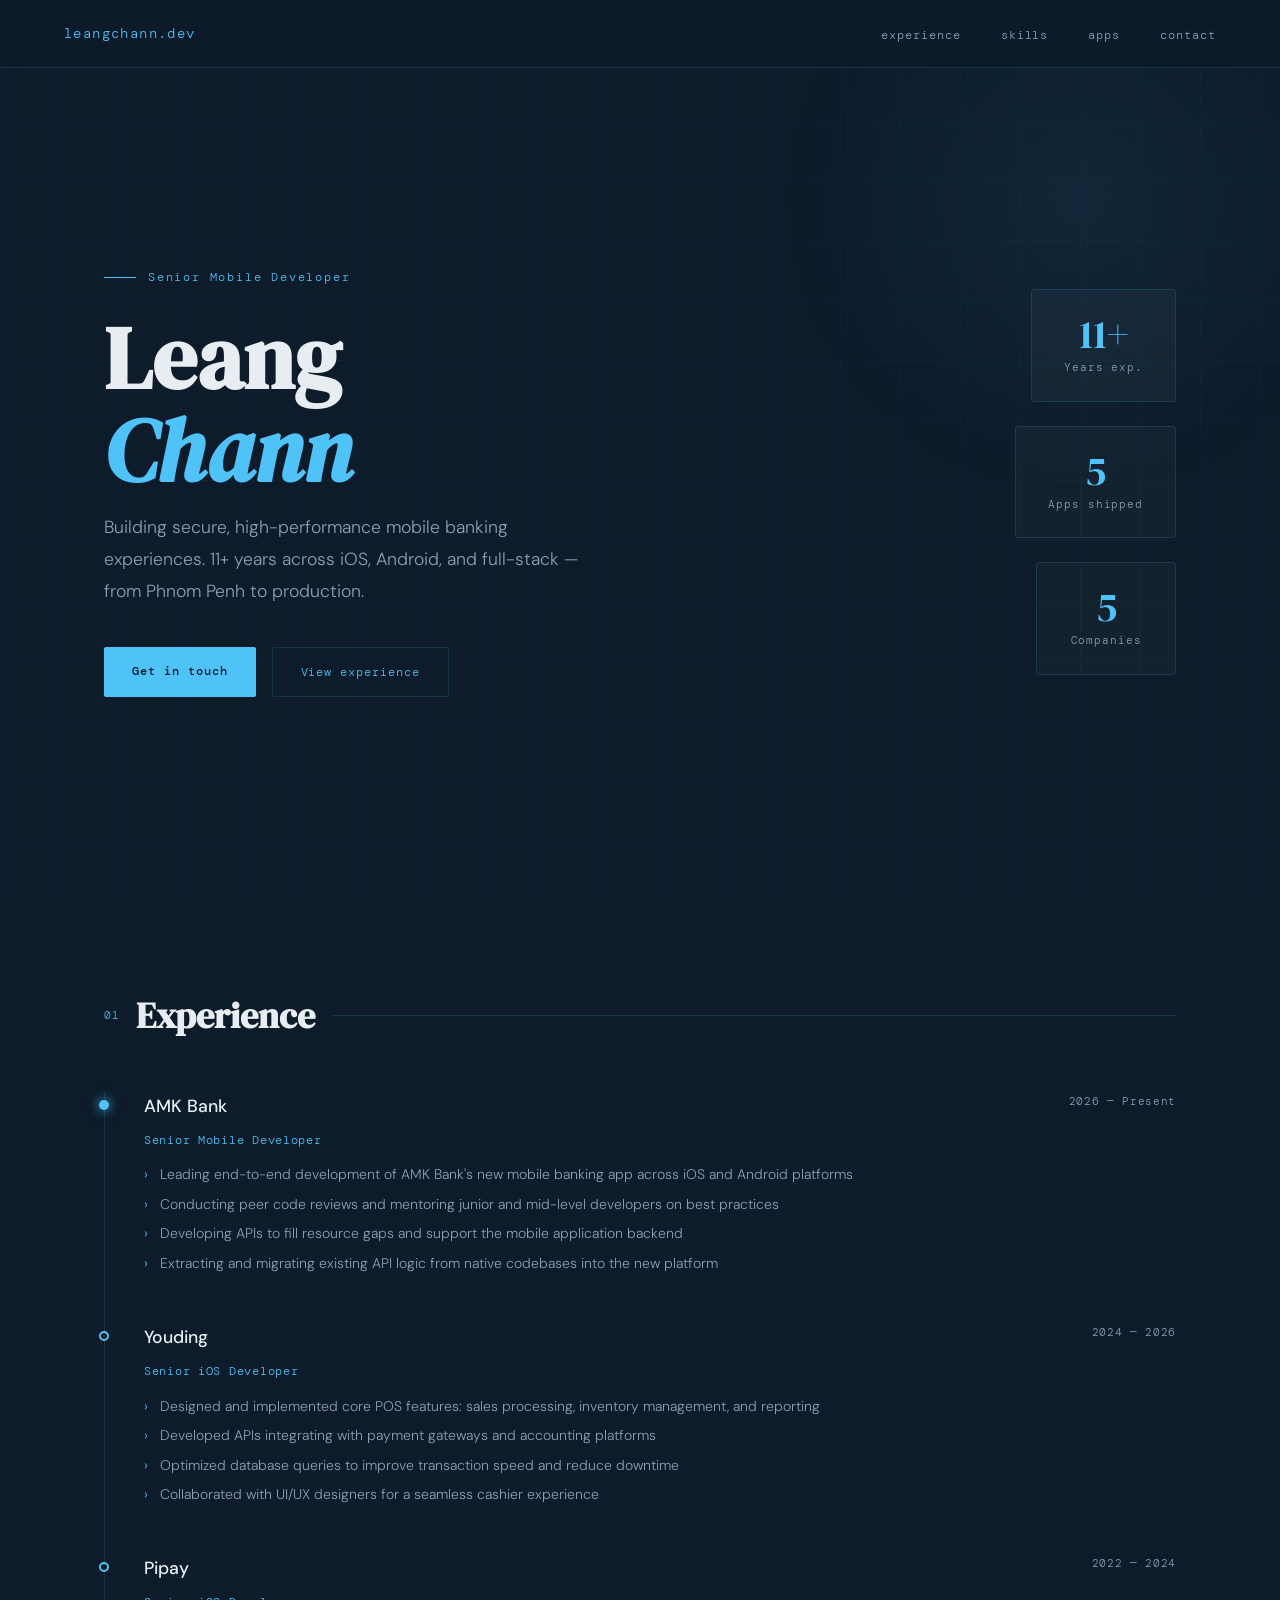
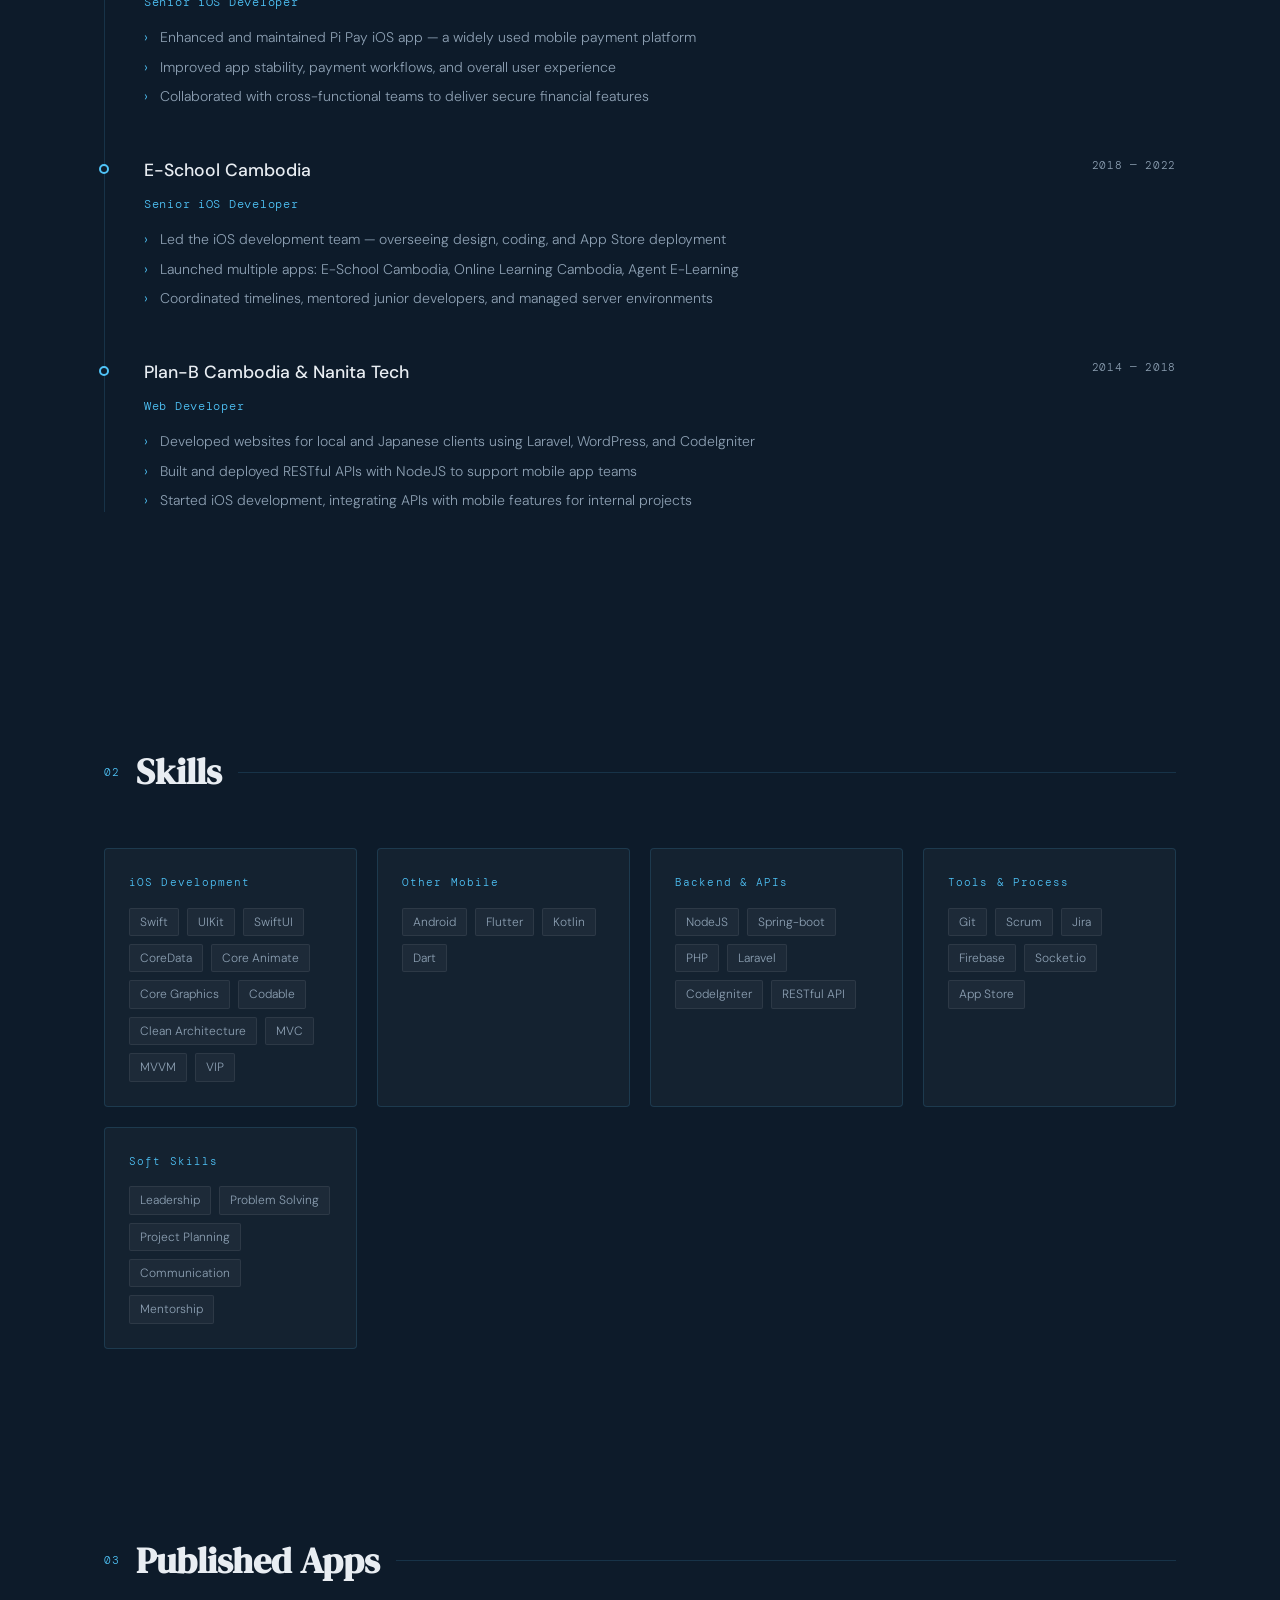
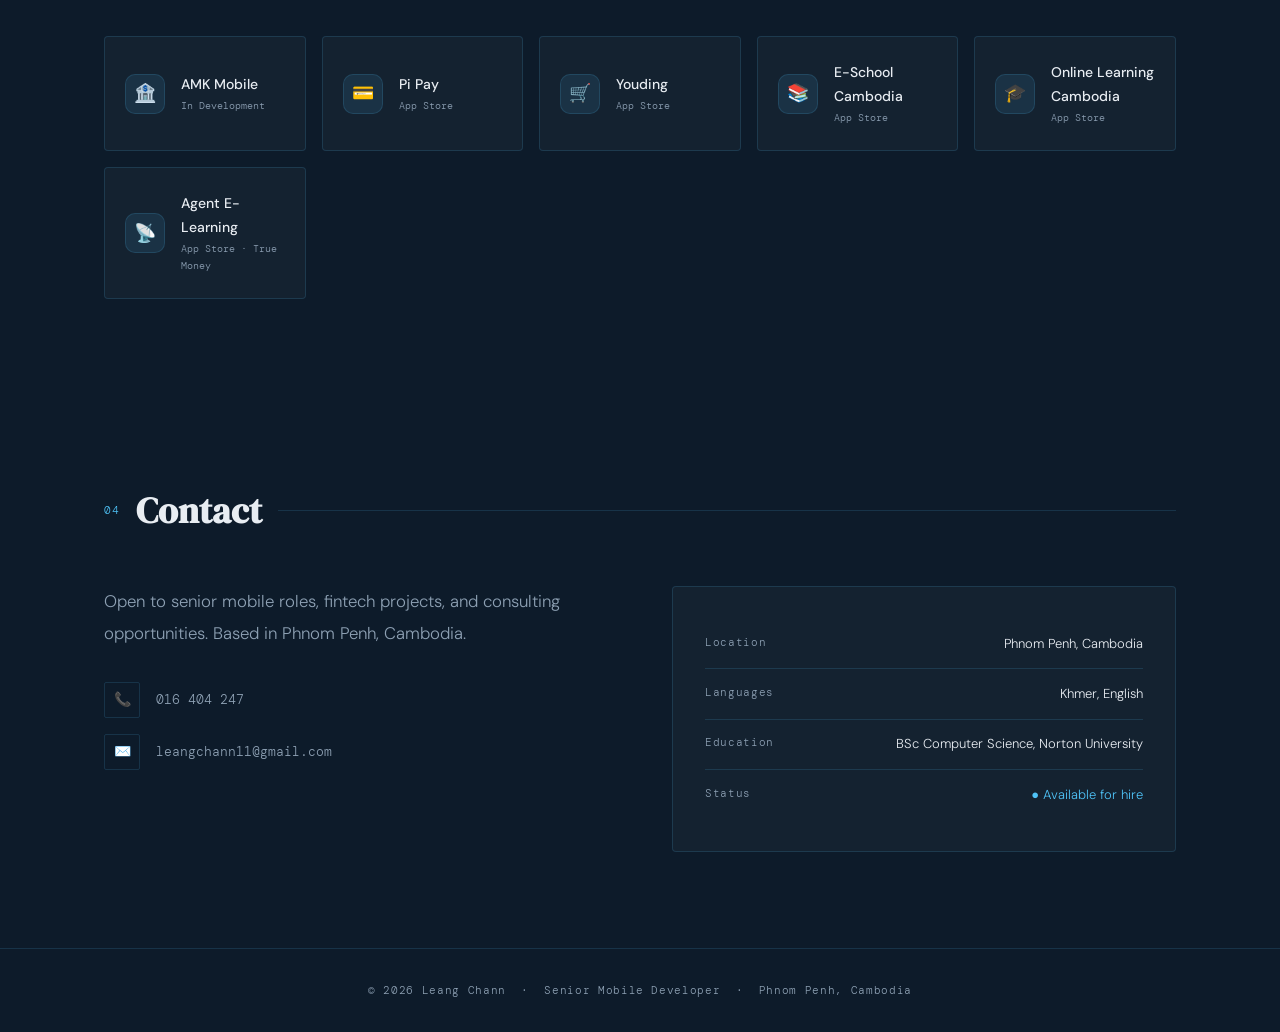
==== index.html @ 46fcde5a "Update Backend skill" ====
<!DOCTYPE html>
<html lang="en">

<head>
  <meta charset="UTF-8">
  <meta name="viewport" content="width=device-width, initial-scale=1.0">
  <title>Leang Chann — Senior Mobile Developer</title>
  <link
    href="https://fonts.googleapis.com/css2?family=DM+Serif+Display:ital@0;1&family=DM+Mono:wght@400;500&family=DM+Sans:wght@300;400;500&display=swap"
    rel="stylesheet">
  <style>
    *,
    *::before,
    *::after {
      box-sizing: border-box;
      margin: 0;
      padding: 0;
    }

    :root {
      --navy: #0d1b2a;
      --navy2: #162032;
      --slate: #1e2d3d;
      --accent: #4fc3f7;
      --accent2: #81d4fa;
      --gold: #f0c060;
      --text: #e8edf2;
      --muted: #8da0b3;
      --border: rgba(79, 195, 247, 0.15);
      --card: rgba(255, 255, 255, 0.03);
    }

    html {
      scroll-behavior: smooth;
    }

    body {
      background: var(--navy);
      color: var(--text);
      font-family: 'DM Sans', sans-serif;
      font-weight: 300;
      line-height: 1.7;
      overflow-x: hidden;
    }

    /* Grid background */
    body::before {
      content: '';
      position: fixed;
      inset: 0;
      background-image:
        linear-gradient(rgba(79, 195, 247, 0.03) 1px, transparent 1px),
        linear-gradient(90deg, rgba(79, 195, 247, 0.03) 1px, transparent 1px);
      background-size: 60px 60px;
      pointer-events: none;
      z-index: 0;
    }

    /* Glow blob */
    body::after {
      content: '';
      position: fixed;
      width: 600px;
      height: 600px;
      background: radial-gradient(circle, rgba(79, 195, 247, 0.07) 0%, transparent 70%);
      top: -100px;
      right: -100px;
      pointer-events: none;
      z-index: 0;
    }

    nav {
      position: fixed;
      top: 0;
      left: 0;
      right: 0;
      z-index: 100;
      display: flex;
      justify-content: space-between;
      align-items: center;
      padding: 1.25rem 4rem;
      background: rgba(13, 27, 42, 0.85);
      backdrop-filter: blur(12px);
      border-bottom: 1px solid var(--border);
    }

    .nav-logo {
      font-family: 'DM Mono', monospace;
      font-size: 14px;
      color: var(--accent);
      letter-spacing: 0.1em;
    }

    .nav-links {
      display: flex;
      gap: 2.5rem;
      list-style: none;
    }

    .nav-links a {
      font-family: 'DM Mono', monospace;
      font-size: 12px;
      color: var(--muted);
      text-decoration: none;
      letter-spacing: 0.08em;
      transition: color 0.2s;
    }

    .nav-links a:hover {
      color: var(--accent);
    }

    main {
      position: relative;
      z-index: 1;
    }

    /* HERO */
    .hero {
      min-height: 100vh;
      display: flex;
      align-items: center;
      padding: 8rem 4rem 4rem;
      max-width: 1200px;
      margin: 0 auto;
      gap: 4rem;
    }

    .hero-text {
      flex: 1;
    }

    .hero-tag {
      font-family: 'DM Mono', monospace;
      font-size: 12px;
      color: var(--accent);
      letter-spacing: 0.15em;
      margin-bottom: 1.5rem;
      display: flex;
      align-items: center;
      gap: 0.75rem;
    }

    .hero-tag::before {
      content: '';
      width: 32px;
      height: 1px;
      background: var(--accent);
    }

    h1 {
      font-family: 'DM Serif Display', serif;
      font-size: clamp(3rem, 7vw, 5.5rem);
      line-height: 1.05;
      color: var(--text);
      margin-bottom: 1rem;
    }

    h1 em {
      font-style: italic;
      color: var(--accent);
    }

    .hero-sub {
      font-size: 1.1rem;
      color: var(--muted);
      max-width: 480px;
      margin-bottom: 2.5rem;
      line-height: 1.8;
    }

    .hero-cta {
      display: flex;
      gap: 1rem;
      flex-wrap: wrap;
    }

    .btn {
      font-family: 'DM Mono', monospace;
      font-size: 12px;
      letter-spacing: 0.08em;
      padding: 0.85rem 1.75rem;
      border-radius: 2px;
      text-decoration: none;
      transition: all 0.2s;
      cursor: pointer;
      border: none;
    }

    .btn-primary {
      background: var(--accent);
      color: var(--navy);
      font-weight: 500;
    }

    .btn-primary:hover {
      background: var(--accent2);
    }

    .btn-outline {
      background: transparent;
      color: var(--accent);
      border: 1px solid var(--border);
    }

    .btn-outline:hover {
      border-color: var(--accent);
      background: rgba(79, 195, 247, 0.05);
    }

    .hero-stats {
      flex-shrink: 0;
      display: flex;
      flex-direction: column;
      gap: 1.5rem;
      align-items: flex-end;
    }

    .stat-card {
      background: var(--card);
      border: 1px solid var(--border);
      border-radius: 4px;
      padding: 1.5rem 2rem;
      text-align: center;
      min-width: 140px;
      transition: border-color 0.2s;
    }

    .stat-card:hover {
      border-color: rgba(79, 195, 247, 0.4);
    }

    .stat-num {
      font-family: 'DM Serif Display', serif;
      font-size: 2.5rem;
      color: var(--accent);
      line-height: 1;
      margin-bottom: 4px;
    }

    .stat-label {
      font-family: 'DM Mono', monospace;
      font-size: 11px;
      color: var(--muted);
      letter-spacing: 0.08em;
    }

    /* SECTIONS */
    section {
      padding: 6rem 4rem;
      max-width: 1200px;
      margin: 0 auto;
    }

    .section-header {
      display: flex;
      align-items: center;
      gap: 1rem;
      margin-bottom: 3.5rem;
    }

    .section-num {
      font-family: 'DM Mono', monospace;
      font-size: 11px;
      color: var(--accent);
      letter-spacing: 0.1em;
    }

    h2 {
      font-family: 'DM Serif Display', serif;
      font-size: 2.25rem;
      color: var(--text);
      line-height: 1.1;
    }

    .section-line {
      flex: 1;
      height: 1px;
      background: var(--border);
    }

    /* EXPERIENCE */
    .timeline {
      position: relative;
    }

    .timeline::before {
      content: '';
      position: absolute;
      left: 0;
      top: 0;
      bottom: 0;
      width: 1px;
      background: var(--border);
    }

    .timeline-item {
      padding-left: 2.5rem;
      margin-bottom: 3rem;
      position: relative;
      opacity: 0;
      transform: translateY(20px);
      animation: fadeUp 0.6s ease forwards;
    }

    .timeline-item:nth-child(1) {
      animation-delay: 0.1s;
    }

    .timeline-item:nth-child(2) {
      animation-delay: 0.2s;
    }

    .timeline-item:nth-child(3) {
      animation-delay: 0.3s;
    }

    .timeline-item:nth-child(4) {
      animation-delay: 0.4s;
    }

    .timeline-item:nth-child(5) {
      animation-delay: 0.5s;
    }

    @keyframes fadeUp {
      to {
        opacity: 1;
        transform: translateY(0);
      }
    }

    .timeline-dot {
      position: absolute;
      left: -5px;
      top: 8px;
      width: 10px;
      height: 10px;
      border-radius: 50%;
      background: var(--navy);
      border: 2px solid var(--accent);
    }

    .timeline-item.current .timeline-dot {
      background: var(--accent);
      box-shadow: 0 0 12px var(--accent);
    }

    .exp-header {
      display: flex;
      justify-content: space-between;
      align-items: flex-start;
      flex-wrap: wrap;
      gap: 0.5rem;
      margin-bottom: 0.5rem;
    }

    .exp-company {
      font-size: 1.1rem;
      font-weight: 500;
      color: var(--text);
    }

    .exp-period {
      font-family: 'DM Mono', monospace;
      font-size: 11px;
      color: var(--muted);
      letter-spacing: 0.06em;
    }

    .exp-role {
      font-family: 'DM Mono', monospace;
      font-size: 12px;
      color: var(--accent);
      margin-bottom: 0.85rem;
      letter-spacing: 0.06em;
    }

    .exp-bullets {
      list-style: none;
      display: flex;
      flex-direction: column;
      gap: 0.4rem;
    }

    .exp-bullets li {
      font-size: 14px;
      color: var(--muted);
      padding-left: 1rem;
      position: relative;
      line-height: 1.65;
    }

    .exp-bullets li::before {
      content: '›';
      position: absolute;
      left: 0;
      color: var(--accent);
    }

    /* SKILLS */
    .skills-grid {
      display: grid;
      grid-template-columns: repeat(auto-fit, minmax(220px, 1fr));
      gap: 1.25rem;
    }

    .skill-group {
      background: var(--card);
      border: 1px solid var(--border);
      border-radius: 4px;
      padding: 1.5rem;
      transition: border-color 0.2s, transform 0.2s;
    }

    .skill-group:hover {
      border-color: rgba(79, 195, 247, 0.35);
      transform: translateY(-2px);
    }

    .skill-group-title {
      font-family: 'DM Mono', monospace;
      font-size: 11px;
      color: var(--accent);
      letter-spacing: 0.1em;
      margin-bottom: 1rem;
    }

    .skill-tags {
      display: flex;
      flex-wrap: wrap;
      gap: 0.5rem;
    }

    .skill-tag {
      font-size: 12px;
      color: var(--muted);
      background: rgba(255, 255, 255, 0.04);
      border: 1px solid rgba(255, 255, 255, 0.07);
      padding: 3px 10px;
      border-radius: 2px;
    }

    /* APPS */
    .apps-grid {
      display: grid;
      grid-template-columns: repeat(auto-fit, minmax(180px, 1fr));
      gap: 1rem;
    }

    .app-card {
      background: var(--card);
      border: 1px solid var(--border);
      border-radius: 4px;
      padding: 1.5rem 1.25rem;
      display: flex;
      align-items: center;
      gap: 1rem;
      transition: border-color 0.2s, transform 0.2s;
    }

    .app-card:hover {
      border-color: rgba(79, 195, 247, 0.35);
      transform: translateY(-2px);
    }

    .app-icon {
      width: 40px;
      height: 40px;
      border-radius: 10px;
      background: rgba(79, 195, 247, 0.1);
      border: 1px solid var(--border);
      display: flex;
      align-items: center;
      justify-content: center;
      font-size: 18px;
      flex-shrink: 0;
    }

    .app-name {
      font-size: 14px;
      font-weight: 500;
      color: var(--text);
    }

    .app-store {
      font-family: 'DM Mono', monospace;
      font-size: 10px;
      color: var(--muted);
    }

    /* CONTACT */
    .contact-grid {
      display: grid;
      grid-template-columns: 1fr 1fr;
      gap: 4rem;
      align-items: start;
    }

    .contact-intro {
      font-size: 1.05rem;
      color: var(--muted);
      line-height: 1.9;
      margin-bottom: 2rem;
    }

    .contact-links {
      display: flex;
      flex-direction: column;
      gap: 1rem;
    }

    .contact-link {
      display: flex;
      align-items: center;
      gap: 1rem;
      font-family: 'DM Mono', monospace;
      font-size: 13px;
      color: var(--muted);
      text-decoration: none;
      transition: color 0.2s;
    }

    .contact-link:hover {
      color: var(--accent);
    }

    .contact-link-icon {
      width: 36px;
      height: 36px;
      border: 1px solid var(--border);
      border-radius: 2px;
      display: flex;
      align-items: center;
      justify-content: center;
      font-size: 14px;
      transition: border-color 0.2s;
    }

    .contact-link:hover .contact-link-icon {
      border-color: var(--accent);
    }

    .contact-right {
      background: var(--card);
      border: 1px solid var(--border);
      border-radius: 4px;
      padding: 2rem;
    }

    .contact-detail {
      display: flex;
      justify-content: space-between;
      padding: 0.85rem 0;
      border-bottom: 1px solid var(--border);
      font-size: 13px;
    }

    .contact-detail:last-child {
      border-bottom: none;
    }

    .contact-detail-label {
      font-family: 'DM Mono', monospace;
      font-size: 11px;
      color: var(--muted);
      letter-spacing: 0.06em;
    }

    .contact-detail-val {
      color: var(--text);
    }

    footer {
      text-align: center;
      padding: 2rem 4rem;
      border-top: 1px solid var(--border);
      font-family: 'DM Mono', monospace;
      font-size: 11px;
      color: var(--muted);
      letter-spacing: 0.06em;
      position: relative;
      z-index: 1;
    }

    @media (max-width: 768px) {
      nav {
        padding: 1rem 1.5rem;
      }

      .nav-links {
        gap: 1.5rem;
      }

      .hero {
        flex-direction: column;
        padding: 7rem 1.5rem 3rem;
        gap: 2.5rem;
      }

      .hero-stats {
        flex-direction: row;
        align-items: flex-start;
        justify-content: flex-start;
      }

      section {
        padding: 4rem 1.5rem;
      }

      .contact-grid {
        grid-template-columns: 1fr;
        gap: 2rem;
      }

      footer {
        padding: 2rem 1.5rem;
      }
    }
  </style>
</head>

<body>

  <nav>
    <div class="nav-logo">leangchann.dev</div>
    <ul class="nav-links">
      <li><a href="#experience">experience</a></li>
      <li><a href="#skills">skills</a></li>
      <li><a href="#apps">apps</a></li>
      <li><a href="#contact">contact</a></li>
    </ul>
  </nav>

  <main>
    <!-- HERO -->
    <div class="hero">
      <div class="hero-text">
        <div class="hero-tag">Senior Mobile Developer</div>
        <h1>Leang<br><em>Chann</em></h1>
        <p class="hero-sub">
          Building secure, high-performance mobile banking experiences. 11+ years across iOS, Android, and full-stack —
          from Phnom Penh to production.
        </p>
        <div class="hero-cta">
          <a href="#contact" class="btn btn-primary">Get in touch</a>
          <a href="#experience" class="btn btn-outline">View experience</a>
        </div>
      </div>
      <div class="hero-stats">
        <div class="stat-card">
          <div class="stat-num">11+</div>
          <div class="stat-label">Years exp.</div>
        </div>
        <div class="stat-card">
          <div class="stat-num">5</div>
          <div class="stat-label">Apps shipped</div>
        </div>
        <div class="stat-card">
          <div class="stat-num">5</div>
          <div class="stat-label">Companies</div>
        </div>
      </div>
    </div>

    <!-- EXPERIENCE -->
    <section id="experience">
      <div class="section-header">
        <span class="section-num">01</span>
        <h2>Experience</h2>
        <div class="section-line"></div>
      </div>

      <div class="timeline">
        <div class="timeline-item current">
          <div class="timeline-dot"></div>
          <div class="exp-header">
            <span class="exp-company">AMK Bank</span>
            <span class="exp-period">2026 — Present</span>
          </div>
          <div class="exp-role">Senior Mobile Developer</div>
          <ul class="exp-bullets">
            <li>Leading end-to-end development of AMK Bank's new mobile banking app across iOS and Android platforms
            </li>
            <li>Conducting peer code reviews and mentoring junior and mid-level developers on best practices</li>
            <li>Developing APIs to fill resource gaps and support the mobile application backend</li>
            <li>Extracting and migrating existing API logic from native codebases into the new platform</li>
          </ul>
        </div>

        <div class="timeline-item">
          <div class="timeline-dot"></div>
          <div class="exp-header">
            <span class="exp-company">Youding</span>
            <span class="exp-period">2024 — 2026</span>
          </div>
          <div class="exp-role">Senior iOS Developer</div>
          <ul class="exp-bullets">
            <li>Designed and implemented core POS features: sales processing, inventory management, and reporting</li>
            <li>Developed APIs integrating with payment gateways and accounting platforms</li>
            <li>Optimized database queries to improve transaction speed and reduce downtime</li>
            <li>Collaborated with UI/UX designers for a seamless cashier experience</li>
          </ul>
        </div>

        <div class="timeline-item">
          <div class="timeline-dot"></div>
          <div class="exp-header">
            <span class="exp-company">Pipay</span>
            <span class="exp-period">2022 — 2024</span>
          </div>
          <div class="exp-role">Senior iOS Developer</div>
          <ul class="exp-bullets">
            <li>Enhanced and maintained Pi Pay iOS app — a widely used mobile payment platform</li>
            <li>Improved app stability, payment workflows, and overall user experience</li>
            <li>Collaborated with cross-functional teams to deliver secure financial features</li>
          </ul>
        </div>

        <div class="timeline-item">
          <div class="timeline-dot"></div>
          <div class="exp-header">
            <span class="exp-company">E-School Cambodia</span>
            <span class="exp-period">2018 — 2022</span>
          </div>
          <div class="exp-role">Senior iOS Developer</div>
          <ul class="exp-bullets">
            <li>Led the iOS development team — overseeing design, coding, and App Store deployment</li>
            <li>Launched multiple apps: E-School Cambodia, Online Learning Cambodia, Agent E-Learning</li>
            <li>Coordinated timelines, mentored junior developers, and managed server environments</li>
          </ul>
        </div>

        <div class="timeline-item">
          <div class="timeline-dot"></div>
          <div class="exp-header">
            <span class="exp-company">Plan-B Cambodia & Nanita Tech</span>
            <span class="exp-period">2014 — 2018</span>
          </div>
          <div class="exp-role">Web Developer</div>
          <ul class="exp-bullets">
            <li>Developed websites for local and Japanese clients using Laravel, WordPress, and CodeIgniter</li>
            <li>Built and deployed RESTful APIs with NodeJS to support mobile app teams</li>
            <li>Started iOS development, integrating APIs with mobile features for internal projects</li>
          </ul>
        </div>
      </div>
    </section>

    <!-- SKILLS -->
    <section id="skills">
      <div class="section-header">
        <span class="section-num">02</span>
        <h2>Skills</h2>
        <div class="section-line"></div>
      </div>
      <div class="skills-grid">
        <div class="skill-group">
          <div class="skill-group-title">iOS Development</div>
          <div class="skill-tags">
            <span class="skill-tag">Swift</span>
            <span class="skill-tag">UIKit</span>
            <span class="skill-tag">SwiftUI</span>
            <span class="skill-tag">CoreData</span>
            <span class="skill-tag">Core Animate</span>
            <span class="skill-tag">Core Graphics</span>
            <span class="skill-tag">Codable</span>
            <span class="skill-tag">Clean Architecture</span>
            <span class="skill-tag">MVC</span>
            <span class="skill-tag">MVVM</span>
            <span class="skill-tag">VIP</span>
          </div>
        </div>
        <div class="skill-group">
          <div class="skill-group-title">Other Mobile</div>
          <div class="skill-tags">
            <span class="skill-tag">Android</span>
            <span class="skill-tag">Flutter</span>
            <span class="skill-tag">Kotlin</span>
            <span class="skill-tag">Dart</span>
          </div>
        </div>
        <div class="skill-group">
          <div class="skill-group-title">Backend & APIs</div>
          <div class="skill-tags">
            <span class="skill-tag">NodeJS</span>
            <span class="skill-tag">Spring-boot</span>
            <span class="skill-tag">PHP</span>
            <span class="skill-tag">Laravel</span>
            <span class="skill-tag">CodeIgniter</span>
            <span class="skill-tag">RESTful API</span>
          </div>
        </div>
        <div class="skill-group">
          <div class="skill-group-title">Tools & Process</div>
          <div class="skill-tags">
            <span class="skill-tag">Git</span>
            <span class="skill-tag">Scrum</span>
            <span class="skill-tag">Jira</span>
            <span class="skill-tag">Firebase</span>
            <span class="skill-tag">Socket.io</span>
            <span class="skill-tag">App Store</span>
          </div>
        </div>
        <div class="skill-group">
          <div class="skill-group-title">Soft Skills</div>
          <div class="skill-tags">
            <span class="skill-tag">Leadership</span>
            <span class="skill-tag">Problem Solving</span>
            <span class="skill-tag">Project Planning</span>
            <span class="skill-tag">Communication</span>
            <span class="skill-tag">Mentorship</span>
          </div>
        </div>
      </div>
    </section>

    <!-- PUBLISHED APPS -->
    <section id="apps">
      <div class="section-header">
        <span class="section-num">03</span>
        <h2>Published Apps</h2>
        <div class="section-line"></div>
      </div>
      <div class="apps-grid">
        <div class="app-card">
          <div class="app-icon">🏦</div>
          <div>
            <div class="app-name">AMK Mobile</div>
            <div class="app-store">In Development</div>
          </div>
        </div>
        <div class="app-card">
          <div class="app-icon">💳</div>
          <div>
            <div class="app-name">Pi Pay</div>
            <div class="app-store">App Store</div>
          </div>
        </div>
        <div class="app-card">
          <div class="app-icon">🛒</div>
          <div>
            <div class="app-name">Youding</div>
            <div class="app-store">App Store</div>
          </div>
        </div>
        <div class="app-card">
          <div class="app-icon">📚</div>
          <div>
            <div class="app-name">E-School Cambodia</div>
            <div class="app-store">App Store</div>
          </div>
        </div>
        <div class="app-card">
          <div class="app-icon">🎓</div>
          <div>
            <div class="app-name">Online Learning Cambodia</div>
            <div class="app-store">App Store</div>
          </div>
        </div>
        <div class="app-card">
          <div class="app-icon">📡</div>
          <div>
            <div class="app-name">Agent E-Learning</div>
            <div class="app-store">App Store · True Money</div>
          </div>
        </div>
      </div>
    </section>

    <!-- CONTACT -->
    <section id="contact">
      <div class="section-header">
        <span class="section-num">04</span>
        <h2>Contact</h2>
        <div class="section-line"></div>
      </div>
      <div class="contact-grid">
        <div>
          <p class="contact-intro">
            Open to senior mobile roles, fintech projects, and consulting opportunities. Based in Phnom Penh, Cambodia.
          </p>
          <div class="contact-links">
            <a href="tel:016404247" class="contact-link">
              <div class="contact-link-icon">📞</div>
              016 404 247
            </a>
            <a href="mailto:leangchann11@gmail.com" class="contact-link">
              <div class="contact-link-icon">✉️</div>
              leangchann11@gmail.com
            </a>
          </div>
        </div>
        <div class="contact-right">
          <div class="contact-detail">
            <span class="contact-detail-label">Location</span>
            <span class="contact-detail-val">Phnom Penh, Cambodia</span>
          </div>
          <div class="contact-detail">
            <span class="contact-detail-label">Languages</span>
            <span class="contact-detail-val">Khmer, English</span>
          </div>
          <div class="contact-detail">
            <span class="contact-detail-label">Education</span>
            <span class="contact-detail-val">BSc Computer Science, Norton University</span>
          </div>
          <div class="contact-detail">
            <span class="contact-detail-label">Status</span>
            <span class="contact-detail-val" style="color: var(--accent);">● Available for hire</span>
          </div>
        </div>
      </div>
    </section>
  </main>

  <footer>
    © 2026 Leang Chann &nbsp;·&nbsp; Senior Mobile Developer &nbsp;·&nbsp; Phnom Penh, Cambodia
  </footer>

</body>

</html>
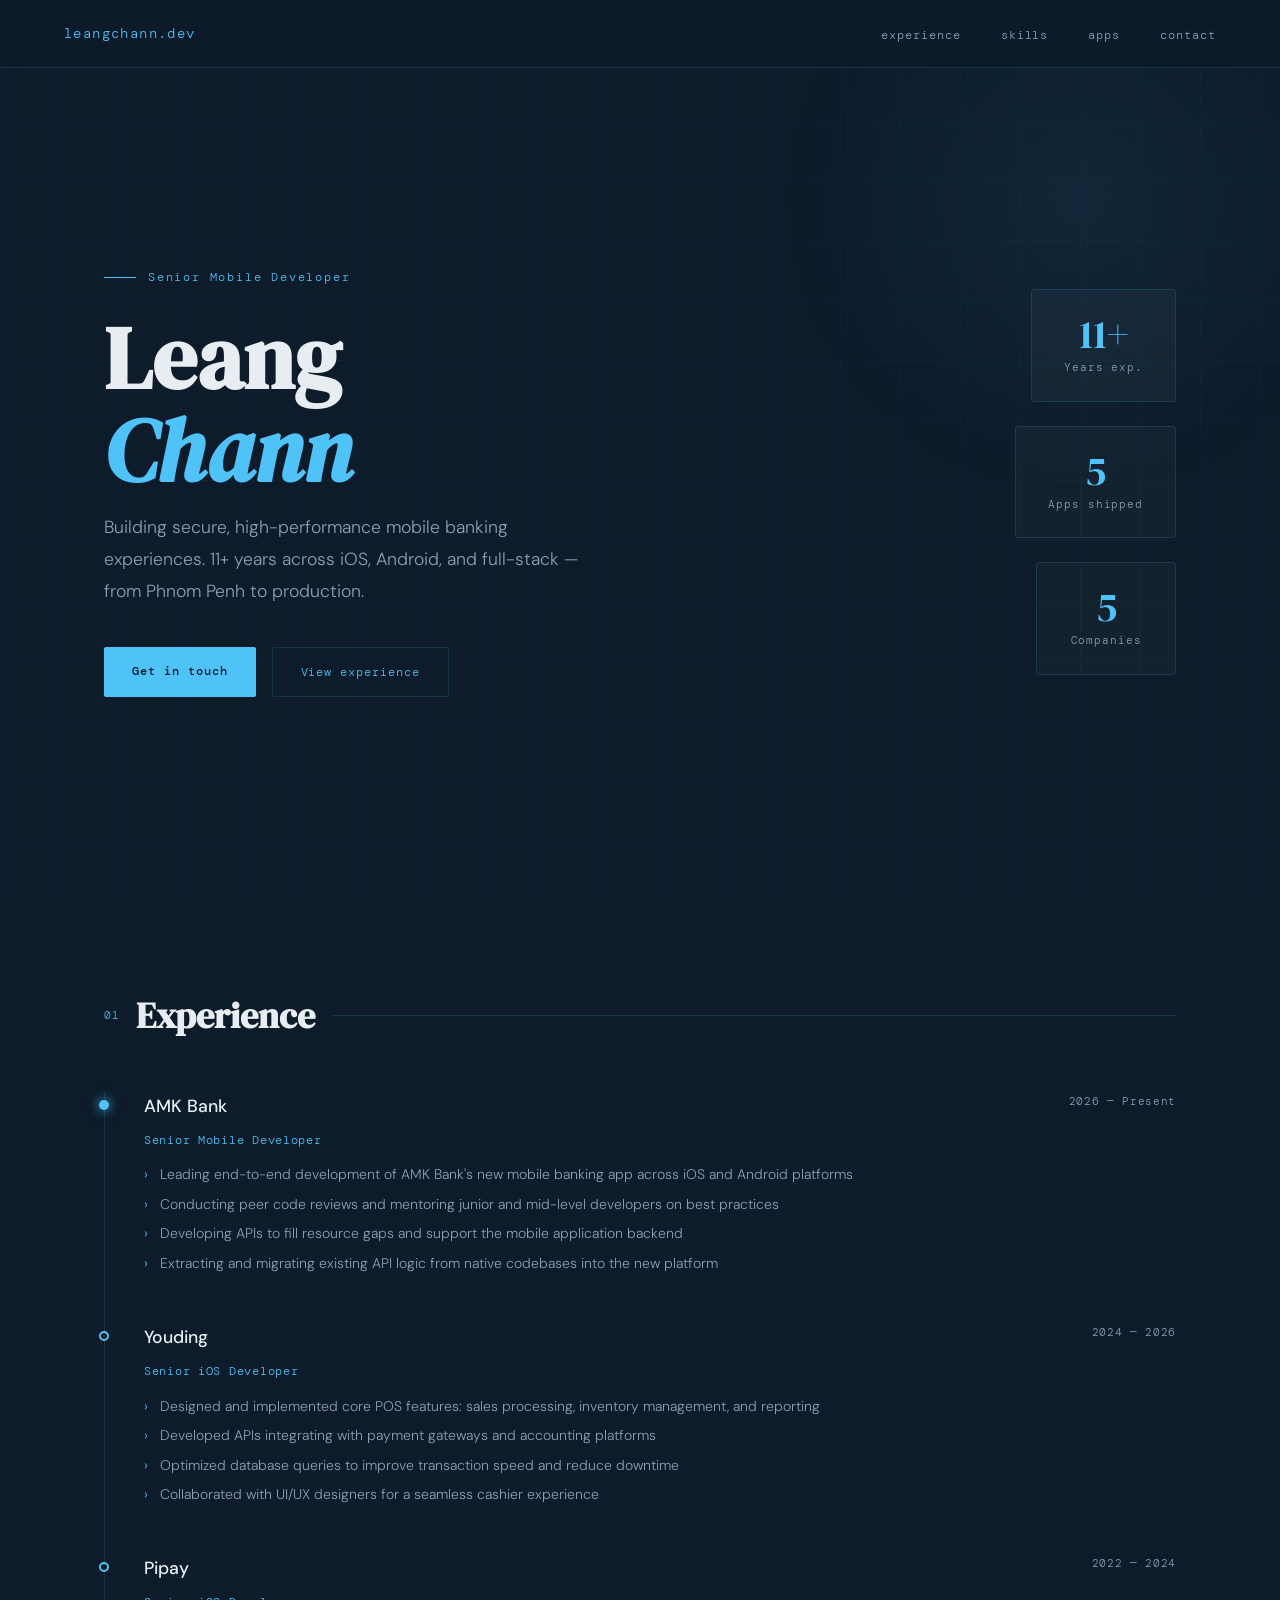
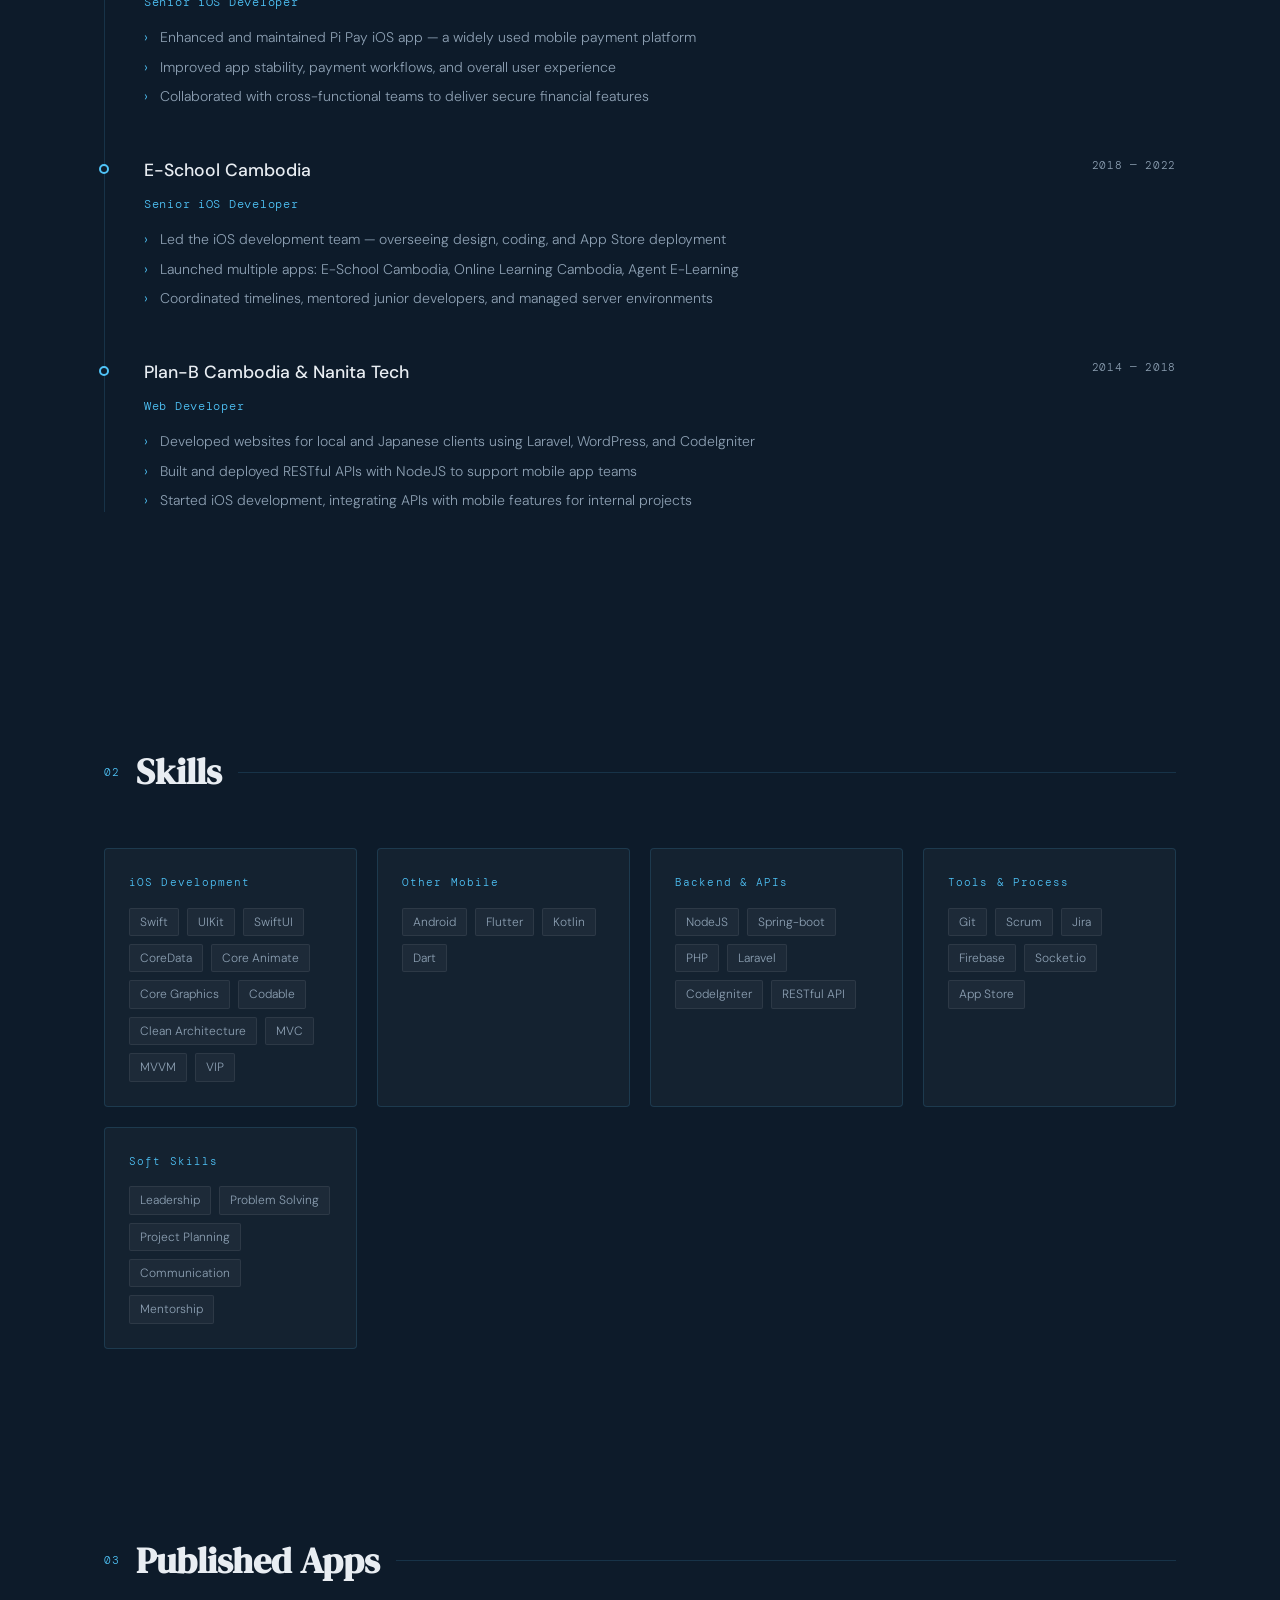
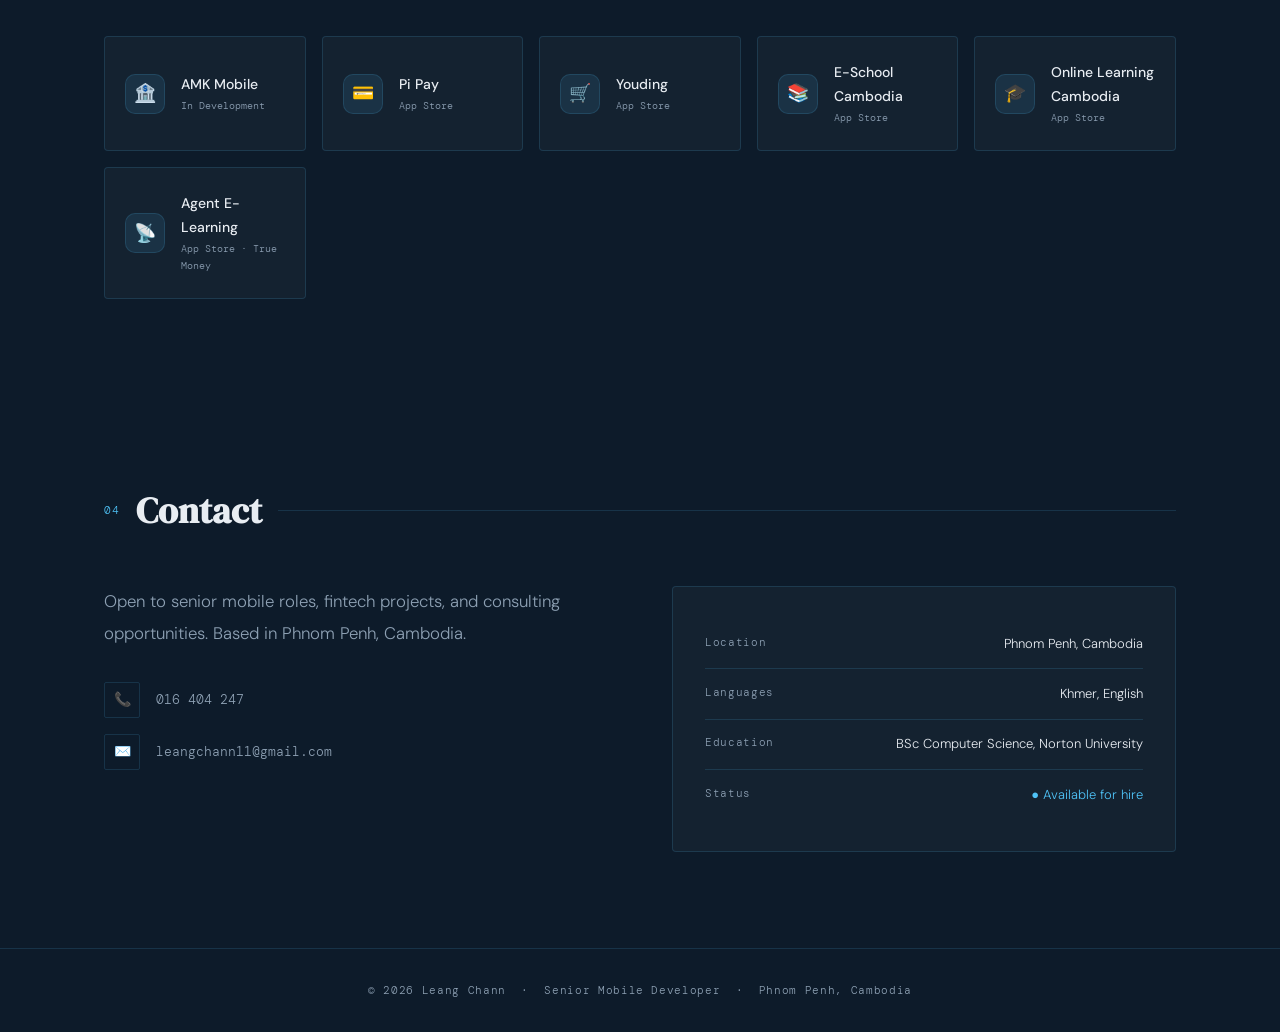
==== commit 6ceb3cd8: "Move css to separate file" ====
--- a/index.html
+++ b/index.html
@@ -8,616 +8,7 @@
   <link
     href="https://fonts.googleapis.com/css2?family=DM+Serif+Display:ital@0;1&family=DM+Mono:wght@400;500&family=DM+Sans:wght@300;400;500&display=swap"
     rel="stylesheet">
-  <style>
-    *,
-    *::before,
-    *::after {
-      box-sizing: border-box;
-      margin: 0;
-      padding: 0;
-    }
-
-    :root {
-      --navy: #0d1b2a;
-      --navy2: #162032;
-      --slate: #1e2d3d;
-      --accent: #4fc3f7;
-      --accent2: #81d4fa;
-      --gold: #f0c060;
-      --text: #e8edf2;
-      --muted: #8da0b3;
-      --border: rgba(79, 195, 247, 0.15);
-      --card: rgba(255, 255, 255, 0.03);
-    }
-
-    html {
-      scroll-behavior: smooth;
-    }
-
-    body {
-      background: var(--navy);
-      color: var(--text);
-      font-family: 'DM Sans', sans-serif;
-      font-weight: 300;
-      line-height: 1.7;
-      overflow-x: hidden;
-    }
-
-    /* Grid background */
-    body::before {
-      content: '';
-      position: fixed;
-      inset: 0;
-      background-image:
-        linear-gradient(rgba(79, 195, 247, 0.03) 1px, transparent 1px),
-        linear-gradient(90deg, rgba(79, 195, 247, 0.03) 1px, transparent 1px);
-      background-size: 60px 60px;
-      pointer-events: none;
-      z-index: 0;
-    }
-
-    /* Glow blob */
-    body::after {
-      content: '';
-      position: fixed;
-      width: 600px;
-      height: 600px;
-      background: radial-gradient(circle, rgba(79, 195, 247, 0.07) 0%, transparent 70%);
-      top: -100px;
-      right: -100px;
-      pointer-events: none;
-      z-index: 0;
-    }
-
-    nav {
-      position: fixed;
-      top: 0;
-      left: 0;
-      right: 0;
-      z-index: 100;
-      display: flex;
-      justify-content: space-between;
-      align-items: center;
-      padding: 1.25rem 4rem;
-      background: rgba(13, 27, 42, 0.85);
-      backdrop-filter: blur(12px);
-      border-bottom: 1px solid var(--border);
-    }
-
-    .nav-logo {
-      font-family: 'DM Mono', monospace;
-      font-size: 14px;
-      color: var(--accent);
-      letter-spacing: 0.1em;
-    }
-
-    .nav-links {
-      display: flex;
-      gap: 2.5rem;
-      list-style: none;
-    }
-
-    .nav-links a {
-      font-family: 'DM Mono', monospace;
-      font-size: 12px;
-      color: var(--muted);
-      text-decoration: none;
-      letter-spacing: 0.08em;
-      transition: color 0.2s;
-    }
-
-    .nav-links a:hover {
-      color: var(--accent);
-    }
-
-    main {
-      position: relative;
-      z-index: 1;
-    }
-
-    /* HERO */
-    .hero {
-      min-height: 100vh;
-      display: flex;
-      align-items: center;
-      padding: 8rem 4rem 4rem;
-      max-width: 1200px;
-      margin: 0 auto;
-      gap: 4rem;
-    }
-
-    .hero-text {
-      flex: 1;
-    }
-
-    .hero-tag {
-      font-family: 'DM Mono', monospace;
-      font-size: 12px;
-      color: var(--accent);
-      letter-spacing: 0.15em;
-      margin-bottom: 1.5rem;
-      display: flex;
-      align-items: center;
-      gap: 0.75rem;
-    }
-
-    .hero-tag::before {
-      content: '';
-      width: 32px;
-      height: 1px;
-      background: var(--accent);
-    }
-
-    h1 {
-      font-family: 'DM Serif Display', serif;
-      font-size: clamp(3rem, 7vw, 5.5rem);
-      line-height: 1.05;
-      color: var(--text);
-      margin-bottom: 1rem;
-    }
-
-    h1 em {
-      font-style: italic;
-      color: var(--accent);
-    }
-
-    .hero-sub {
-      font-size: 1.1rem;
-      color: var(--muted);
-      max-width: 480px;
-      margin-bottom: 2.5rem;
-      line-height: 1.8;
-    }
-
-    .hero-cta {
-      display: flex;
-      gap: 1rem;
-      flex-wrap: wrap;
-    }
-
-    .btn {
-      font-family: 'DM Mono', monospace;
-      font-size: 12px;
-      letter-spacing: 0.08em;
-      padding: 0.85rem 1.75rem;
-      border-radius: 2px;
-      text-decoration: none;
-      transition: all 0.2s;
-      cursor: pointer;
-      border: none;
-    }
-
-    .btn-primary {
-      background: var(--accent);
-      color: var(--navy);
-      font-weight: 500;
-    }
-
-    .btn-primary:hover {
-      background: var(--accent2);
-    }
-
-    .btn-outline {
-      background: transparent;
-      color: var(--accent);
-      border: 1px solid var(--border);
-    }
-
-    .btn-outline:hover {
-      border-color: var(--accent);
-      background: rgba(79, 195, 247, 0.05);
-    }
-
-    .hero-stats {
-      flex-shrink: 0;
-      display: flex;
-      flex-direction: column;
-      gap: 1.5rem;
-      align-items: flex-end;
-    }
-
-    .stat-card {
-      background: var(--card);
-      border: 1px solid var(--border);
-      border-radius: 4px;
-      padding: 1.5rem 2rem;
-      text-align: center;
-      min-width: 140px;
-      transition: border-color 0.2s;
-    }
-
-    .stat-card:hover {
-      border-color: rgba(79, 195, 247, 0.4);
-    }
-
-    .stat-num {
-      font-family: 'DM Serif Display', serif;
-      font-size: 2.5rem;
-      color: var(--accent);
-      line-height: 1;
-      margin-bottom: 4px;
-    }
-
-    .stat-label {
-      font-family: 'DM Mono', monospace;
-      font-size: 11px;
-      color: var(--muted);
-      letter-spacing: 0.08em;
-    }
-
-    /* SECTIONS */
-    section {
-      padding: 6rem 4rem;
-      max-width: 1200px;
-      margin: 0 auto;
-    }
-
-    .section-header {
-      display: flex;
-      align-items: center;
-      gap: 1rem;
-      margin-bottom: 3.5rem;
-    }
-
-    .section-num {
-      font-family: 'DM Mono', monospace;
-      font-size: 11px;
-      color: var(--accent);
-      letter-spacing: 0.1em;
-    }
-
-    h2 {
-      font-family: 'DM Serif Display', serif;
-      font-size: 2.25rem;
-      color: var(--text);
-      line-height: 1.1;
-    }
-
-    .section-line {
-      flex: 1;
-      height: 1px;
-      background: var(--border);
-    }
-
-    /* EXPERIENCE */
-    .timeline {
-      position: relative;
-    }
-
-    .timeline::before {
-      content: '';
-      position: absolute;
-      left: 0;
-      top: 0;
-      bottom: 0;
-      width: 1px;
-      background: var(--border);
-    }
-
-    .timeline-item {
-      padding-left: 2.5rem;
-      margin-bottom: 3rem;
-      position: relative;
-      opacity: 0;
-      transform: translateY(20px);
-      animation: fadeUp 0.6s ease forwards;
-    }
-
-    .timeline-item:nth-child(1) {
-      animation-delay: 0.1s;
-    }
-
-    .timeline-item:nth-child(2) {
-      animation-delay: 0.2s;
-    }
-
-    .timeline-item:nth-child(3) {
-      animation-delay: 0.3s;
-    }
-
-    .timeline-item:nth-child(4) {
-      animation-delay: 0.4s;
-    }
-
-    .timeline-item:nth-child(5) {
-      animation-delay: 0.5s;
-    }
-
-    @keyframes fadeUp {
-      to {
-        opacity: 1;
-        transform: translateY(0);
-      }
-    }
-
-    .timeline-dot {
-      position: absolute;
-      left: -5px;
-      top: 8px;
-      width: 10px;
-      height: 10px;
-      border-radius: 50%;
-      background: var(--navy);
-      border: 2px solid var(--accent);
-    }
-
-    .timeline-item.current .timeline-dot {
-      background: var(--accent);
-      box-shadow: 0 0 12px var(--accent);
-    }
-
-    .exp-header {
-      display: flex;
-      justify-content: space-between;
-      align-items: flex-start;
-      flex-wrap: wrap;
-      gap: 0.5rem;
-      margin-bottom: 0.5rem;
-    }
-
-    .exp-company {
-      font-size: 1.1rem;
-      font-weight: 500;
-      color: var(--text);
-    }
-
-    .exp-period {
-      font-family: 'DM Mono', monospace;
-      font-size: 11px;
-      color: var(--muted);
-      letter-spacing: 0.06em;
-    }
-
-    .exp-role {
-      font-family: 'DM Mono', monospace;
-      font-size: 12px;
-      color: var(--accent);
-      margin-bottom: 0.85rem;
-      letter-spacing: 0.06em;
-    }
-
-    .exp-bullets {
-      list-style: none;
-      display: flex;
-      flex-direction: column;
-      gap: 0.4rem;
-    }
-
-    .exp-bullets li {
-      font-size: 14px;
-      color: var(--muted);
-      padding-left: 1rem;
-      position: relative;
-      line-height: 1.65;
-    }
-
-    .exp-bullets li::before {
-      content: '›';
-      position: absolute;
-      left: 0;
-      color: var(--accent);
-    }
-
-    /* SKILLS */
-    .skills-grid {
-      display: grid;
-      grid-template-columns: repeat(auto-fit, minmax(220px, 1fr));
-      gap: 1.25rem;
-    }
-
-    .skill-group {
-      background: var(--card);
-      border: 1px solid var(--border);
-      border-radius: 4px;
-      padding: 1.5rem;
-      transition: border-color 0.2s, transform 0.2s;
-    }
-
-    .skill-group:hover {
-      border-color: rgba(79, 195, 247, 0.35);
-      transform: translateY(-2px);
-    }
-
-    .skill-group-title {
-      font-family: 'DM Mono', monospace;
-      font-size: 11px;
-      color: var(--accent);
-      letter-spacing: 0.1em;
-      margin-bottom: 1rem;
-    }
-
-    .skill-tags {
-      display: flex;
-      flex-wrap: wrap;
-      gap: 0.5rem;
-    }
-
-    .skill-tag {
-      font-size: 12px;
-      color: var(--muted);
-      background: rgba(255, 255, 255, 0.04);
-      border: 1px solid rgba(255, 255, 255, 0.07);
-      padding: 3px 10px;
-      border-radius: 2px;
-    }
-
-    /* APPS */
-    .apps-grid {
-      display: grid;
-      grid-template-columns: repeat(auto-fit, minmax(180px, 1fr));
-      gap: 1rem;
-    }
-
-    .app-card {
-      background: var(--card);
-      border: 1px solid var(--border);
-      border-radius: 4px;
-      padding: 1.5rem 1.25rem;
-      display: flex;
-      align-items: center;
-      gap: 1rem;
-      transition: border-color 0.2s, transform 0.2s;
-    }
-
-    .app-card:hover {
-      border-color: rgba(79, 195, 247, 0.35);
-      transform: translateY(-2px);
-    }
-
-    .app-icon {
-      width: 40px;
-      height: 40px;
-      border-radius: 10px;
-      background: rgba(79, 195, 247, 0.1);
-      border: 1px solid var(--border);
-      display: flex;
-      align-items: center;
-      justify-content: center;
-      font-size: 18px;
-      flex-shrink: 0;
-    }
-
-    .app-name {
-      font-size: 14px;
-      font-weight: 500;
-      color: var(--text);
-    }
-
-    .app-store {
-      font-family: 'DM Mono', monospace;
-      font-size: 10px;
-      color: var(--muted);
-    }
-
-    /* CONTACT */
-    .contact-grid {
-      display: grid;
-      grid-template-columns: 1fr 1fr;
-      gap: 4rem;
-      align-items: start;
-    }
-
-    .contact-intro {
-      font-size: 1.05rem;
-      color: var(--muted);
-      line-height: 1.9;
-      margin-bottom: 2rem;
-    }
-
-    .contact-links {
-      display: flex;
-      flex-direction: column;
-      gap: 1rem;
-    }
-
-    .contact-link {
-      display: flex;
-      align-items: center;
-      gap: 1rem;
-      font-family: 'DM Mono', monospace;
-      font-size: 13px;
-      color: var(--muted);
-      text-decoration: none;
-      transition: color 0.2s;
-    }
-
-    .contact-link:hover {
-      color: var(--accent);
-    }
-
-    .contact-link-icon {
-      width: 36px;
-      height: 36px;
-      border: 1px solid var(--border);
-      border-radius: 2px;
-      display: flex;
-      align-items: center;
-      justify-content: center;
-      font-size: 14px;
-      transition: border-color 0.2s;
-    }
-
-    .contact-link:hover .contact-link-icon {
-      border-color: var(--accent);
-    }
-
-    .contact-right {
-      background: var(--card);
-      border: 1px solid var(--border);
-      border-radius: 4px;
-      padding: 2rem;
-    }
-
-    .contact-detail {
-      display: flex;
-      justify-content: space-between;
-      padding: 0.85rem 0;
-      border-bottom: 1px solid var(--border);
-      font-size: 13px;
-    }
-
-    .contact-detail:last-child {
-      border-bottom: none;
-    }
-
-    .contact-detail-label {
-      font-family: 'DM Mono', monospace;
-      font-size: 11px;
-      color: var(--muted);
-      letter-spacing: 0.06em;
-    }
-
-    .contact-detail-val {
-      color: var(--text);
-    }
-
-    footer {
-      text-align: center;
-      padding: 2rem 4rem;
-      border-top: 1px solid var(--border);
-      font-family: 'DM Mono', monospace;
-      font-size: 11px;
-      color: var(--muted);
-      letter-spacing: 0.06em;
-      position: relative;
-      z-index: 1;
-    }
-
-    @media (max-width: 768px) {
-      nav {
-        padding: 1rem 1.5rem;
-      }
-
-      .nav-links {
-        gap: 1.5rem;
-      }
-
-      .hero {
-        flex-direction: column;
-        padding: 7rem 1.5rem 3rem;
-        gap: 2.5rem;
-      }
-
-      .hero-stats {
-        flex-direction: row;
-        align-items: flex-start;
-        justify-content: flex-start;
-      }
-
-      section {
-        padding: 4rem 1.5rem;
-      }
-
-      .contact-grid {
-        grid-template-columns: 1fr;
-        gap: 2rem;
-      }
-
-      footer {
-        padding: 2rem 1.5rem;
-      }
-    }
-  </style>
+  <link rel="stylesheet" href="style.css">
 </head>
 
 <body>
--- a/style.css
+++ b/style.css
@@ -0,0 +1,608 @@
+*,
+*::before,
+*::after {
+  box-sizing: border-box;
+  margin: 0;
+  padding: 0;
+}
+
+:root {
+  --navy: #0d1b2a;
+  --navy2: #162032;
+  --slate: #1e2d3d;
+  --accent: #4fc3f7;
+  --accent2: #81d4fa;
+  --gold: #f0c060;
+  --text: #e8edf2;
+  --muted: #8da0b3;
+  --border: rgba(79, 195, 247, 0.15);
+  --card: rgba(255, 255, 255, 0.03);
+}
+
+html {
+  scroll-behavior: smooth;
+}
+
+body {
+  background: var(--navy);
+  color: var(--text);
+  font-family: 'DM Sans', sans-serif;
+  font-weight: 300;
+  line-height: 1.7;
+  overflow-x: hidden;
+}
+
+/* Grid background */
+body::before {
+  content: '';
+  position: fixed;
+  inset: 0;
+  background-image:
+    linear-gradient(rgba(79, 195, 247, 0.03) 1px, transparent 1px),
+    linear-gradient(90deg, rgba(79, 195, 247, 0.03) 1px, transparent 1px);
+  background-size: 60px 60px;
+  pointer-events: none;
+  z-index: 0;
+}
+
+/* Glow blob */
+body::after {
+  content: '';
+  position: fixed;
+  width: 600px;
+  height: 600px;
+  background: radial-gradient(circle, rgba(79, 195, 247, 0.07) 0%, transparent 70%);
+  top: -100px;
+  right: -100px;
+  pointer-events: none;
+  z-index: 0;
+}
+
+nav {
+  position: fixed;
+  top: 0;
+  left: 0;
+  right: 0;
+  z-index: 100;
+  display: flex;
+  justify-content: space-between;
+  align-items: center;
+  padding: 1.25rem 4rem;
+  background: rgba(13, 27, 42, 0.85);
+  backdrop-filter: blur(12px);
+  border-bottom: 1px solid var(--border);
+}
+
+.nav-logo {
+  font-family: 'DM Mono', monospace;
+  font-size: 14px;
+  color: var(--accent);
+  letter-spacing: 0.1em;
+}
+
+.nav-links {
+  display: flex;
+  gap: 2.5rem;
+  list-style: none;
+}
+
+.nav-links a {
+  font-family: 'DM Mono', monospace;
+  font-size: 12px;
+  color: var(--muted);
+  text-decoration: none;
+  letter-spacing: 0.08em;
+  transition: color 0.2s;
+}
+
+.nav-links a:hover {
+  color: var(--accent);
+}
+
+main {
+  position: relative;
+  z-index: 1;
+}
+
+/* HERO */
+.hero {
+  min-height: 100vh;
+  display: flex;
+  align-items: center;
+  padding: 8rem 4rem 4rem;
+  max-width: 1200px;
+  margin: 0 auto;
+  gap: 4rem;
+}
+
+.hero-text {
+  flex: 1;
+}
+
+.hero-tag {
+  font-family: 'DM Mono', monospace;
+  font-size: 12px;
+  color: var(--accent);
+  letter-spacing: 0.15em;
+  margin-bottom: 1.5rem;
+  display: flex;
+  align-items: center;
+  gap: 0.75rem;
+}
+
+.hero-tag::before {
+  content: '';
+  width: 32px;
+  height: 1px;
+  background: var(--accent);
+}
+
+h1 {
+  font-family: 'DM Serif Display', serif;
+  font-size: clamp(3rem, 7vw, 5.5rem);
+  line-height: 1.05;
+  color: var(--text);
+  margin-bottom: 1rem;
+}
+
+h1 em {
+  font-style: italic;
+  color: var(--accent);
+}
+
+.hero-sub {
+  font-size: 1.1rem;
+  color: var(--muted);
+  max-width: 480px;
+  margin-bottom: 2.5rem;
+  line-height: 1.8;
+}
+
+.hero-cta {
+  display: flex;
+  gap: 1rem;
+  flex-wrap: wrap;
+}
+
+.btn {
+  font-family: 'DM Mono', monospace;
+  font-size: 12px;
+  letter-spacing: 0.08em;
+  padding: 0.85rem 1.75rem;
+  border-radius: 2px;
+  text-decoration: none;
+  transition: all 0.2s;
+  cursor: pointer;
+  border: none;
+}
+
+.btn-primary {
+  background: var(--accent);
+  color: var(--navy);
+  font-weight: 500;
+}
+
+.btn-primary:hover {
+  background: var(--accent2);
+}
+
+.btn-outline {
+  background: transparent;
+  color: var(--accent);
+  border: 1px solid var(--border);
+}
+
+.btn-outline:hover {
+  border-color: var(--accent);
+  background: rgba(79, 195, 247, 0.05);
+}
+
+.hero-stats {
+  flex-shrink: 0;
+  display: flex;
+  flex-direction: column;
+  gap: 1.5rem;
+  align-items: flex-end;
+}
+
+.stat-card {
+  background: var(--card);
+  border: 1px solid var(--border);
+  border-radius: 4px;
+  padding: 1.5rem 2rem;
+  text-align: center;
+  min-width: 140px;
+  transition: border-color 0.2s;
+}
+
+.stat-card:hover {
+  border-color: rgba(79, 195, 247, 0.4);
+}
+
+.stat-num {
+  font-family: 'DM Serif Display', serif;
+  font-size: 2.5rem;
+  color: var(--accent);
+  line-height: 1;
+  margin-bottom: 4px;
+}
+
+.stat-label {
+  font-family: 'DM Mono', monospace;
+  font-size: 11px;
+  color: var(--muted);
+  letter-spacing: 0.08em;
+}
+
+/* SECTIONS */
+section {
+  padding: 6rem 4rem;
+  max-width: 1200px;
+  margin: 0 auto;
+}
+
+.section-header {
+  display: flex;
+  align-items: center;
+  gap: 1rem;
+  margin-bottom: 3.5rem;
+}
+
+.section-num {
+  font-family: 'DM Mono', monospace;
+  font-size: 11px;
+  color: var(--accent);
+  letter-spacing: 0.1em;
+}
+
+h2 {
+  font-family: 'DM Serif Display', serif;
+  font-size: 2.25rem;
+  color: var(--text);
+  line-height: 1.1;
+}
+
+.section-line {
+  flex: 1;
+  height: 1px;
+  background: var(--border);
+}
+
+/* EXPERIENCE */
+.timeline {
+  position: relative;
+}
+
+.timeline::before {
+  content: '';
+  position: absolute;
+  left: 0;
+  top: 0;
+  bottom: 0;
+  width: 1px;
+  background: var(--border);
+}
+
+.timeline-item {
+  padding-left: 2.5rem;
+  margin-bottom: 3rem;
+  position: relative;
+  opacity: 0;
+  transform: translateY(20px);
+  animation: fadeUp 0.6s ease forwards;
+}
+
+.timeline-item:nth-child(1) {
+  animation-delay: 0.1s;
+}
+
+.timeline-item:nth-child(2) {
+  animation-delay: 0.2s;
+}
+
+.timeline-item:nth-child(3) {
+  animation-delay: 0.3s;
+}
+
+.timeline-item:nth-child(4) {
+  animation-delay: 0.4s;
+}
+
+.timeline-item:nth-child(5) {
+  animation-delay: 0.5s;
+}
+
+@keyframes fadeUp {
+  to {
+    opacity: 1;
+    transform: translateY(0);
+  }
+}
+
+.timeline-dot {
+  position: absolute;
+  left: -5px;
+  top: 8px;
+  width: 10px;
+  height: 10px;
+  border-radius: 50%;
+  background: var(--navy);
+  border: 2px solid var(--accent);
+}
+
+.timeline-item.current .timeline-dot {
+  background: var(--accent);
+  box-shadow: 0 0 12px var(--accent);
+}
+
+.exp-header {
+  display: flex;
+  justify-content: space-between;
+  align-items: flex-start;
+  flex-wrap: wrap;
+  gap: 0.5rem;
+  margin-bottom: 0.5rem;
+}
+
+.exp-company {
+  font-size: 1.1rem;
+  font-weight: 500;
+  color: var(--text);
+}
+
+.exp-period {
+  font-family: 'DM Mono', monospace;
+  font-size: 11px;
+  color: var(--muted);
+  letter-spacing: 0.06em;
+}
+
+.exp-role {
+  font-family: 'DM Mono', monospace;
+  font-size: 12px;
+  color: var(--accent);
+  margin-bottom: 0.85rem;
+  letter-spacing: 0.06em;
+}
+
+.exp-bullets {
+  list-style: none;
+  display: flex;
+  flex-direction: column;
+  gap: 0.4rem;
+}
+
+.exp-bullets li {
+  font-size: 14px;
+  color: var(--muted);
+  padding-left: 1rem;
+  position: relative;
+  line-height: 1.65;
+}
+
+.exp-bullets li::before {
+  content: '›';
+  position: absolute;
+  left: 0;
+  color: var(--accent);
+}
+
+/* SKILLS */
+.skills-grid {
+  display: grid;
+  grid-template-columns: repeat(auto-fit, minmax(220px, 1fr));
+  gap: 1.25rem;
+}
+
+.skill-group {
+  background: var(--card);
+  border: 1px solid var(--border);
+  border-radius: 4px;
+  padding: 1.5rem;
+  transition: border-color 0.2s, transform 0.2s;
+}
+
+.skill-group:hover {
+  border-color: rgba(79, 195, 247, 0.35);
+  transform: translateY(-2px);
+}
+
+.skill-group-title {
+  font-family: 'DM Mono', monospace;
+  font-size: 11px;
+  color: var(--accent);
+  letter-spacing: 0.1em;
+  margin-bottom: 1rem;
+}
+
+.skill-tags {
+  display: flex;
+  flex-wrap: wrap;
+  gap: 0.5rem;
+}
+
+.skill-tag {
+  font-size: 12px;
+  color: var(--muted);
+  background: rgba(255, 255, 255, 0.04);
+  border: 1px solid rgba(255, 255, 255, 0.07);
+  padding: 3px 10px;
+  border-radius: 2px;
+}
+
+/* APPS */
+.apps-grid {
+  display: grid;
+  grid-template-columns: repeat(auto-fit, minmax(180px, 1fr));
+  gap: 1rem;
+}
+
+.app-card {
+  background: var(--card);
+  border: 1px solid var(--border);
+  border-radius: 4px;
+  padding: 1.5rem 1.25rem;
+  display: flex;
+  align-items: center;
+  gap: 1rem;
+  transition: border-color 0.2s, transform 0.2s;
+}
+
+.app-card:hover {
+  border-color: rgba(79, 195, 247, 0.35);
+  transform: translateY(-2px);
+}
+
+.app-icon {
+  width: 40px;
+  height: 40px;
+  border-radius: 10px;
+  background: rgba(79, 195, 247, 0.1);
+  border: 1px solid var(--border);
+  display: flex;
+  align-items: center;
+  justify-content: center;
+  font-size: 18px;
+  flex-shrink: 0;
+}
+
+.app-name {
+  font-size: 14px;
+  font-weight: 500;
+  color: var(--text);
+}
+
+.app-store {
+  font-family: 'DM Mono', monospace;
+  font-size: 10px;
+  color: var(--muted);
+}
+
+/* CONTACT */
+.contact-grid {
+  display: grid;
+  grid-template-columns: 1fr 1fr;
+  gap: 4rem;
+  align-items: start;
+}
+
+.contact-intro {
+  font-size: 1.05rem;
+  color: var(--muted);
+  line-height: 1.9;
+  margin-bottom: 2rem;
+}
+
+.contact-links {
+  display: flex;
+  flex-direction: column;
+  gap: 1rem;
+}
+
+.contact-link {
+  display: flex;
+  align-items: center;
+  gap: 1rem;
+  font-family: 'DM Mono', monospace;
+  font-size: 13px;
+  color: var(--muted);
+  text-decoration: none;
+  transition: color 0.2s;
+}
+
+.contact-link:hover {
+  color: var(--accent);
+}
+
+.contact-link-icon {
+  width: 36px;
+  height: 36px;
+  border: 1px solid var(--border);
+  border-radius: 2px;
+  display: flex;
+  align-items: center;
+  justify-content: center;
+  font-size: 14px;
+  transition: border-color 0.2s;
+}
+
+.contact-link:hover .contact-link-icon {
+  border-color: var(--accent);
+}
+
+.contact-right {
+  background: var(--card);
+  border: 1px solid var(--border);
+  border-radius: 4px;
+  padding: 2rem;
+}
+
+.contact-detail {
+  display: flex;
+  justify-content: space-between;
+  padding: 0.85rem 0;
+  border-bottom: 1px solid var(--border);
+  font-size: 13px;
+}
+
+.contact-detail:last-child {
+  border-bottom: none;
+}
+
+.contact-detail-label {
+  font-family: 'DM Mono', monospace;
+  font-size: 11px;
+  color: var(--muted);
+  letter-spacing: 0.06em;
+}
+
+.contact-detail-val {
+  color: var(--text);
+}
+
+footer {
+  text-align: center;
+  padding: 2rem 4rem;
+  border-top: 1px solid var(--border);
+  font-family: 'DM Mono', monospace;
+  font-size: 11px;
+  color: var(--muted);
+  letter-spacing: 0.06em;
+  position: relative;
+  z-index: 1;
+}
+
+@media (max-width: 768px) {
+  nav {
+    padding: 1rem 1.5rem;
+  }
+
+  .nav-links {
+    gap: 1.5rem;
+  }
+
+  .hero {
+    flex-direction: column;
+    padding: 7rem 1.5rem 3rem;
+    gap: 2.5rem;
+  }
+
+  .hero-stats {
+    flex-direction: row;
+    align-items: flex-start;
+    justify-content: flex-start;
+  }
+
+  section {
+    padding: 4rem 1.5rem;
+  }
+
+  .contact-grid {
+    grid-template-columns: 1fr;
+    gap: 2rem;
+  }
+
+  footer {
+    padding: 2rem 1.5rem;
+  }
+}
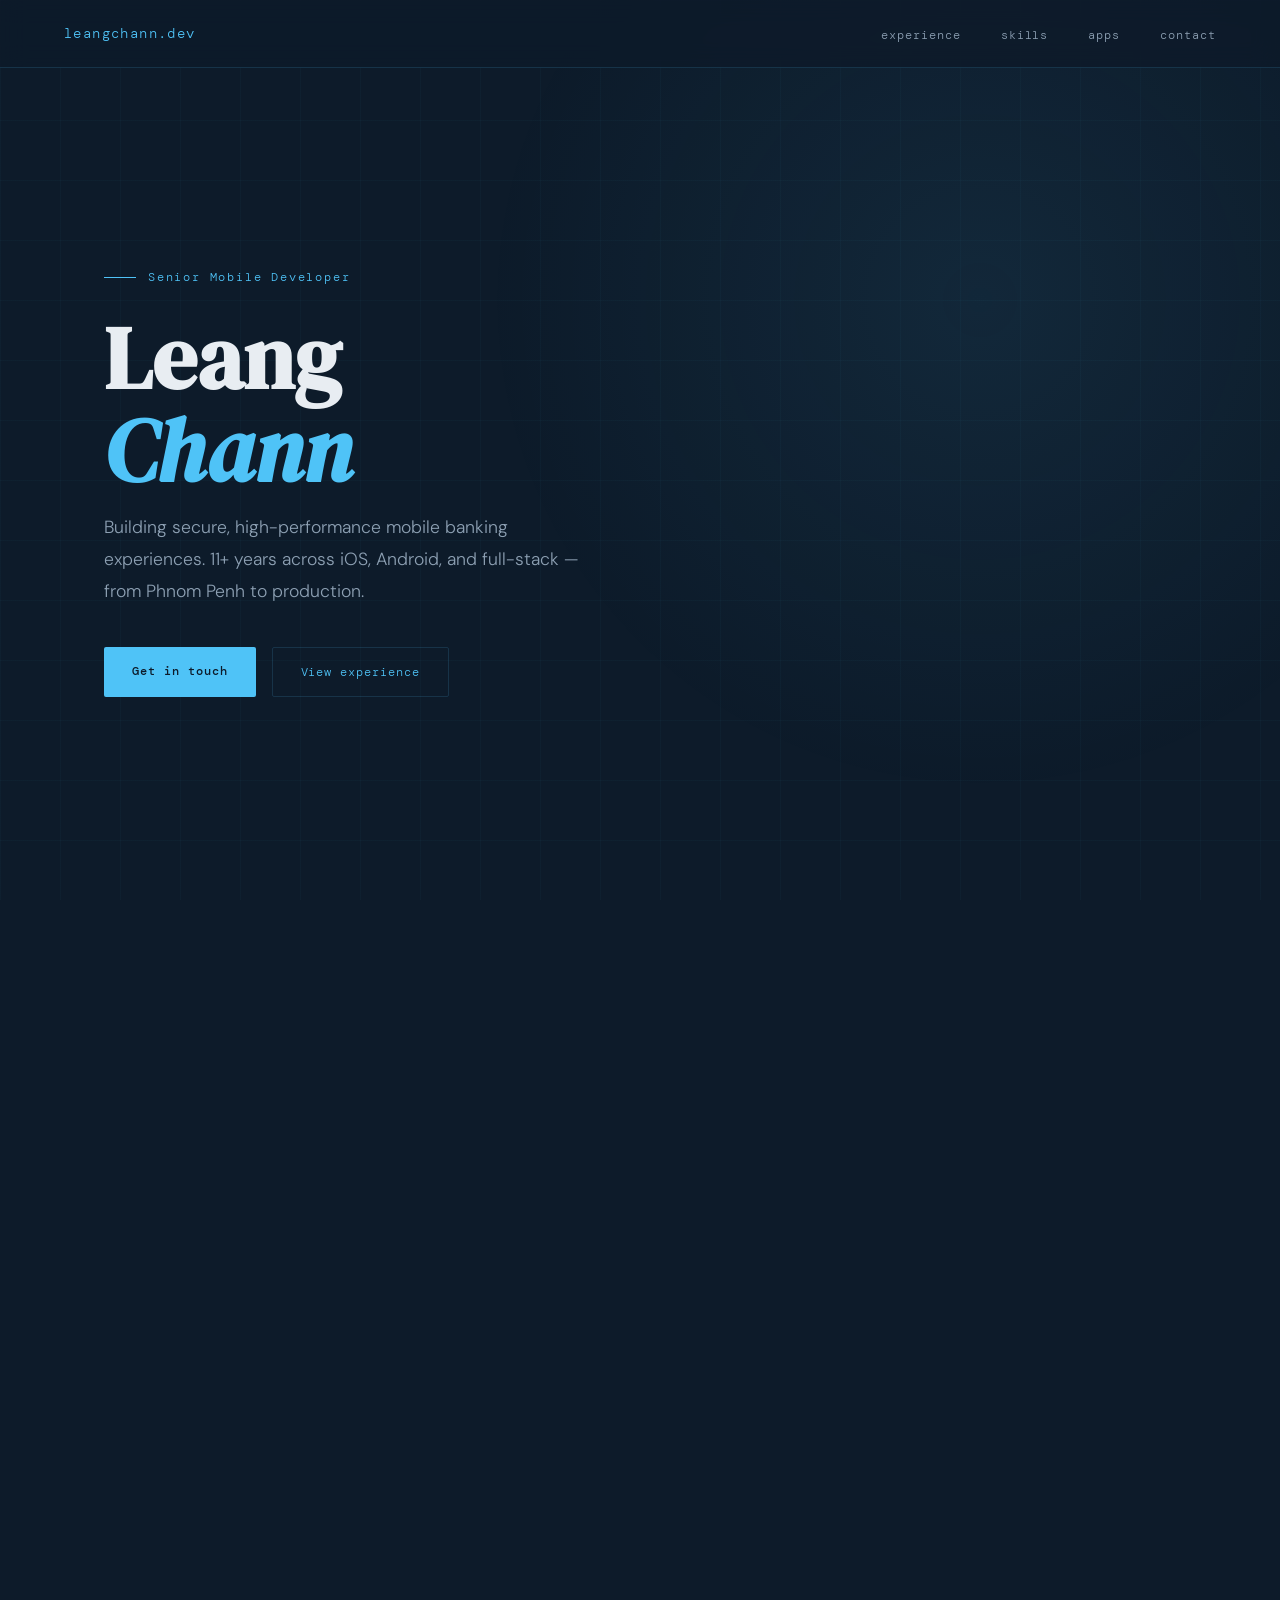
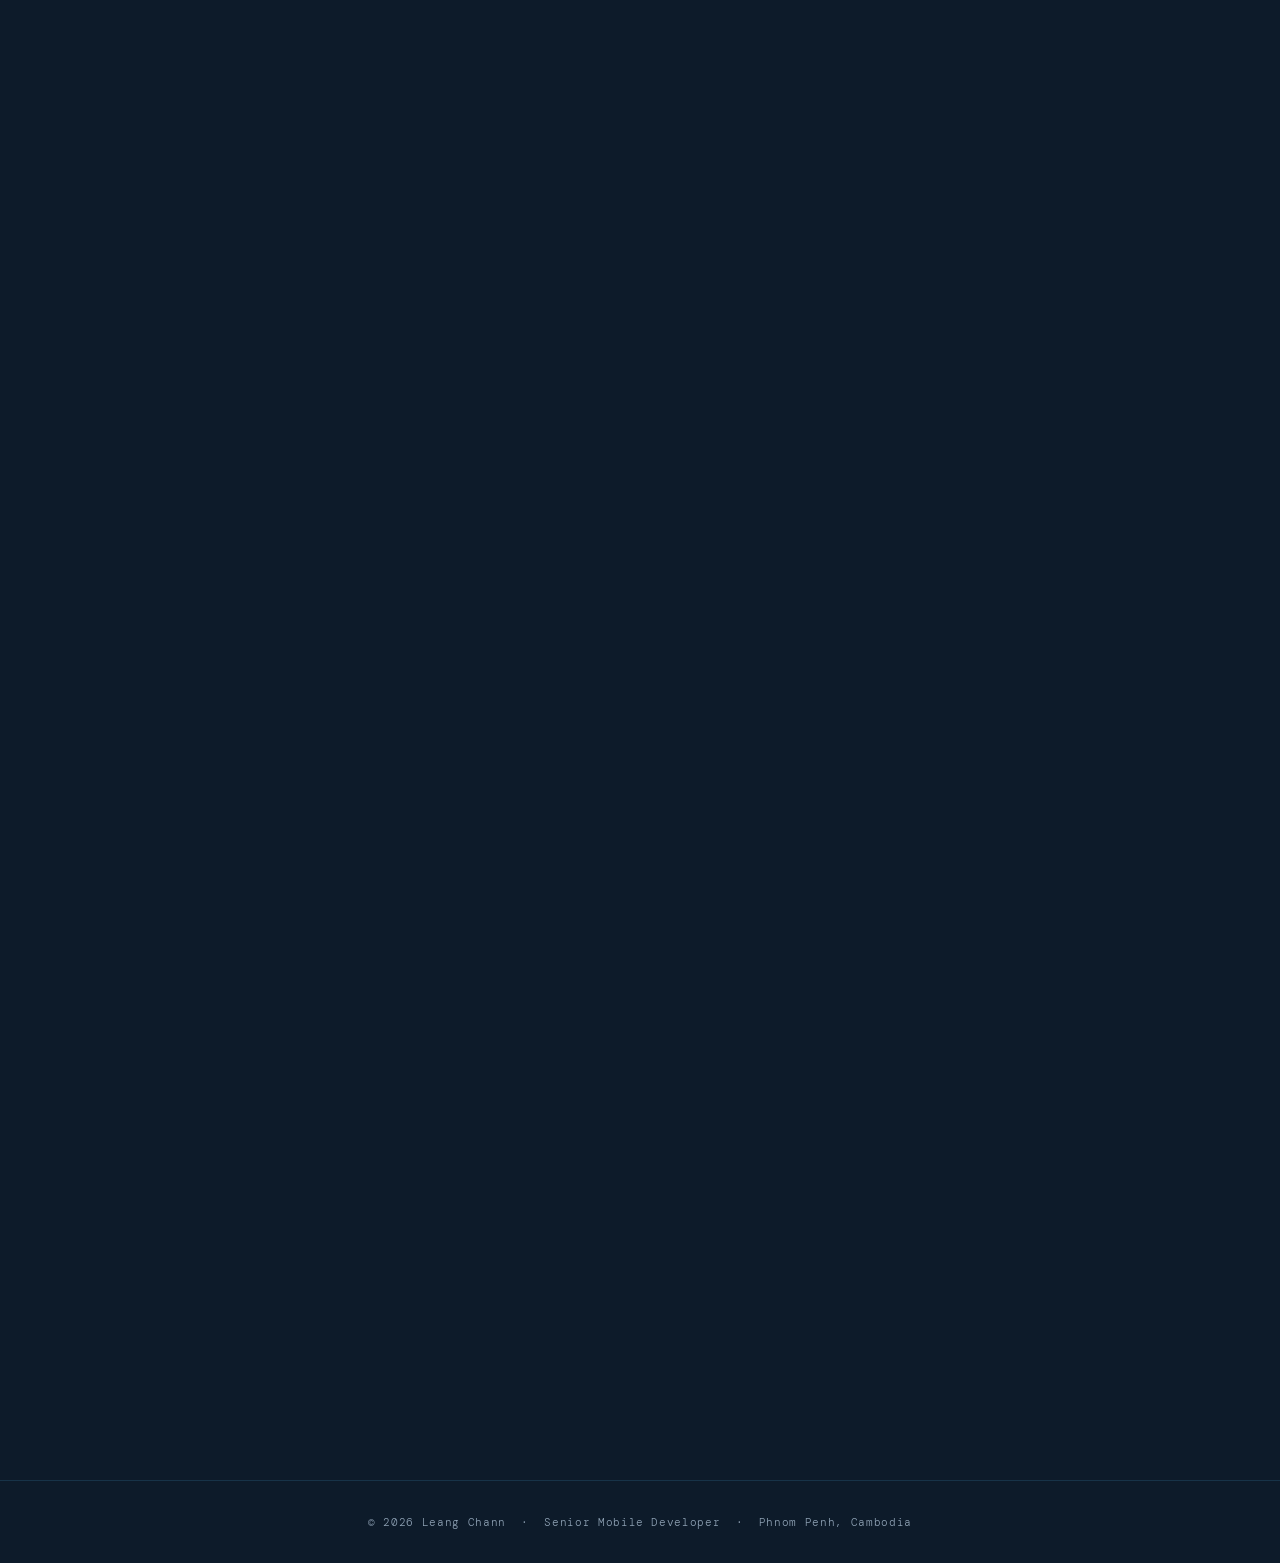
==== commit 60cc7823: "update content" ====
--- a/index.html
+++ b/index.html
@@ -63,78 +63,7 @@
       </div>
 
       <div class="timeline">
-        <div class="timeline-item current">
-          <div class="timeline-dot"></div>
-          <div class="exp-header">
-            <span class="exp-company">AMK Bank</span>
-            <span class="exp-period">2026 — Present</span>
-          </div>
-          <div class="exp-role">Senior Mobile Developer</div>
-          <ul class="exp-bullets">
-            <li>Leading end-to-end development of AMK Bank's new mobile banking app across iOS and Android platforms
-            </li>
-            <li>Conducting peer code reviews and mentoring junior and mid-level developers on best practices</li>
-            <li>Developing APIs to fill resource gaps and support the mobile application backend</li>
-            <li>Extracting and migrating existing API logic from native codebases into the new platform</li>
-          </ul>
-        </div>
-
-        <div class="timeline-item">
-          <div class="timeline-dot"></div>
-          <div class="exp-header">
-            <span class="exp-company">Youding</span>
-            <span class="exp-period">2024 — 2026</span>
-          </div>
-          <div class="exp-role">Senior iOS Developer</div>
-          <ul class="exp-bullets">
-            <li>Designed and implemented core POS features: sales processing, inventory management, and reporting</li>
-            <li>Developed APIs integrating with payment gateways and accounting platforms</li>
-            <li>Optimized database queries to improve transaction speed and reduce downtime</li>
-            <li>Collaborated with UI/UX designers for a seamless cashier experience</li>
-          </ul>
-        </div>
-
-        <div class="timeline-item">
-          <div class="timeline-dot"></div>
-          <div class="exp-header">
-            <span class="exp-company">Pipay</span>
-            <span class="exp-period">2022 — 2024</span>
-          </div>
-          <div class="exp-role">Senior iOS Developer</div>
-          <ul class="exp-bullets">
-            <li>Enhanced and maintained Pi Pay iOS app — a widely used mobile payment platform</li>
-            <li>Improved app stability, payment workflows, and overall user experience</li>
-            <li>Collaborated with cross-functional teams to deliver secure financial features</li>
-          </ul>
-        </div>
-
-        <div class="timeline-item">
-          <div class="timeline-dot"></div>
-          <div class="exp-header">
-            <span class="exp-company">E-School Cambodia</span>
-            <span class="exp-period">2018 — 2022</span>
-          </div>
-          <div class="exp-role">Senior iOS Developer</div>
-          <ul class="exp-bullets">
-            <li>Led the iOS development team — overseeing design, coding, and App Store deployment</li>
-            <li>Launched multiple apps: E-School Cambodia, Online Learning Cambodia, Agent E-Learning</li>
-            <li>Coordinated timelines, mentored junior developers, and managed server environments</li>
-          </ul>
-        </div>
-
-        <div class="timeline-item">
-          <div class="timeline-dot"></div>
-          <div class="exp-header">
-            <span class="exp-company">Plan-B Cambodia & Nanita Tech</span>
-            <span class="exp-period">2014 — 2018</span>
-          </div>
-          <div class="exp-role">Web Developer</div>
-          <ul class="exp-bullets">
-            <li>Developed websites for local and Japanese clients using Laravel, WordPress, and CodeIgniter</li>
-            <li>Built and deployed RESTful APIs with NodeJS to support mobile app teams</li>
-            <li>Started iOS development, integrating APIs with mobile features for internal projects</li>
-          </ul>
-        </div>
+        <!-- Experiences rendered by script.js -->
       </div>
     </section>
 
@@ -308,6 +237,7 @@
     © 2026 Leang Chann &nbsp;·&nbsp; Senior Mobile Developer &nbsp;·&nbsp; Phnom Penh, Cambodia
   </footer>
 
+  <script src="script.js"></script>
 </body>
 
 </html>
--- a/style.css
+++ b/style.css
@@ -45,17 +45,29 @@
   z-index: 0;
 }
 
+/* Canvas Background */
+#bg-canvas {
+  opacity: 0.8;
+  mix-blend-mode: screen;
+}
+
 /* Glow blob */
 body::after {
   content: '';
   position: fixed;
-  width: 600px;
-  height: 600px;
-  background: radial-gradient(circle, rgba(79, 195, 247, 0.07) 0%, transparent 70%);
-  top: -100px;
-  right: -100px;
+  width: 1000px;
+  height: 1000px;
+  background: radial-gradient(circle, rgba(79, 195, 247, 0.08) 0%, transparent 70%);
+  top: -200px;
+  right: -200px;
   pointer-events: none;
   z-index: 0;
+  animation: pulse 10s ease-in-out infinite alternate;
+}
+
+@keyframes pulse {
+  from { transform: scale(1); opacity: 0.6; }
+  to { transform: scale(1.1); opacity: 0.8; }
 }
 
 nav {
@@ -271,6 +283,9 @@
 /* EXPERIENCE */
 .timeline {
   position: relative;
+  display: flex;
+  flex-direction: column;
+  gap: 1.5rem;
 }
 
 .timeline::before {
@@ -281,53 +296,42 @@
   bottom: 0;
   width: 1px;
   background: var(--border);
+  opacity: 0.5;
 }
 
 .timeline-item {
-  padding-left: 2.5rem;
-  margin-bottom: 3rem;
+  padding: 2rem 2.5rem;
   position: relative;
-  opacity: 0;
-  transform: translateY(20px);
-  animation: fadeUp 0.6s ease forwards;
-}
-
-.timeline-item:nth-child(1) {
-  animation-delay: 0.1s;
-}
-
-.timeline-item:nth-child(2) {
-  animation-delay: 0.2s;
-}
-
-.timeline-item:nth-child(3) {
-  animation-delay: 0.3s;
-}
-
-.timeline-item:nth-child(4) {
-  animation-delay: 0.4s;
-}
-
-.timeline-item:nth-child(5) {
-  animation-delay: 0.5s;
-}
-
-@keyframes fadeUp {
-  to {
-    opacity: 1;
-    transform: translateY(0);
-  }
+  background: transparent;
+  border: 1px solid transparent;
+  border-radius: 4px;
+  transition: all 0.3s cubic-bezier(0.4, 0, 0.2, 1);
+  margin-bottom: 0;
+}
+
+.timeline-item:hover {
+  background: rgba(79, 195, 247, 0.03);
+  border-color: var(--border);
+  transform: translateX(10px);
 }
 
 .timeline-dot {
   position: absolute;
   left: -5px;
-  top: 8px;
+  top: 2.4rem;
   width: 10px;
   height: 10px;
   border-radius: 50%;
   background: var(--navy);
   border: 2px solid var(--accent);
+  z-index: 2;
+  transition: all 0.3s;
+}
+
+.timeline-item:hover .timeline-dot {
+  background: var(--accent);
+  box-shadow: 0 0 15px var(--accent);
+  transform: scale(1.3);
 }
 
 .timeline-item.current .timeline-dot {
@@ -338,53 +342,60 @@
 .exp-header {
   display: flex;
   justify-content: space-between;
-  align-items: flex-start;
+  align-items: center;
   flex-wrap: wrap;
-  gap: 0.5rem;
-  margin-bottom: 0.5rem;
+  gap: 1rem;
+  margin-bottom: 0.75rem;
 }
 
 .exp-company {
-  font-size: 1.1rem;
-  font-weight: 500;
+  font-family: 'DM Serif Display', serif;
+  font-size: 1.4rem;
   color: var(--text);
+  letter-spacing: 0.02em;
 }
 
 .exp-period {
   font-family: 'DM Mono', monospace;
-  font-size: 11px;
-  color: var(--muted);
+  font-size: 12px;
+  color: var(--accent);
+  background: rgba(79, 195, 247, 0.1);
+  padding: 4px 12px;
+  border-radius: 20px;
+  letter-spacing: 0.04em;
+}
+
+.exp-role {
+  font-family: 'DM Mono', monospace;
+  font-size: 13px;
+  color: var(--muted);
+  margin-bottom: 1.25rem;
   letter-spacing: 0.06em;
-}
-
-.exp-role {
-  font-family: 'DM Mono', monospace;
-  font-size: 12px;
-  color: var(--accent);
-  margin-bottom: 0.85rem;
-  letter-spacing: 0.06em;
+  text-transform: uppercase;
 }
 
 .exp-bullets {
   list-style: none;
   display: flex;
   flex-direction: column;
-  gap: 0.4rem;
+  gap: 0.6rem;
 }
 
 .exp-bullets li {
-  font-size: 14px;
-  color: var(--muted);
-  padding-left: 1rem;
+  font-size: 15px;
+  color: var(--muted);
+  padding-left: 1.5rem;
   position: relative;
-  line-height: 1.65;
+  line-height: 1.6;
 }
 
 .exp-bullets li::before {
-  content: '›';
+  content: '→';
   position: absolute;
   left: 0;
   color: var(--accent);
+  font-family: 'DM Mono', monospace;
+  opacity: 0.7;
 }
 
 /* SKILLS */
@@ -606,3 +617,26 @@
     padding: 2rem 1.5rem;
   }
 }
+/* REVEAL ANIMATIONS */
+section, .stat-card, .skill-group, .app-card {
+  opacity: 0;
+  transform: translateY(30px);
+  transition: opacity 1.2s cubic-bezier(0.2, 0.8, 0.2, 1), transform 1.2s cubic-bezier(0.2, 0.8, 0.2, 1);
+}
+
+section.revealed, .stat-card.revealed, .skill-group.revealed, .app-card.revealed {
+  opacity: 1;
+  transform: translateY(0);
+}
+
+/* Staggered Timeline Reveal */
+.timeline-item {
+  opacity: 0;
+  transform: translateX(-20px);
+  transition: all 0.8s cubic-bezier(0.4, 0, 0.2, 1);
+}
+
+section.revealed .timeline-item {
+  opacity: 1;
+  transform: translateX(0);
+}
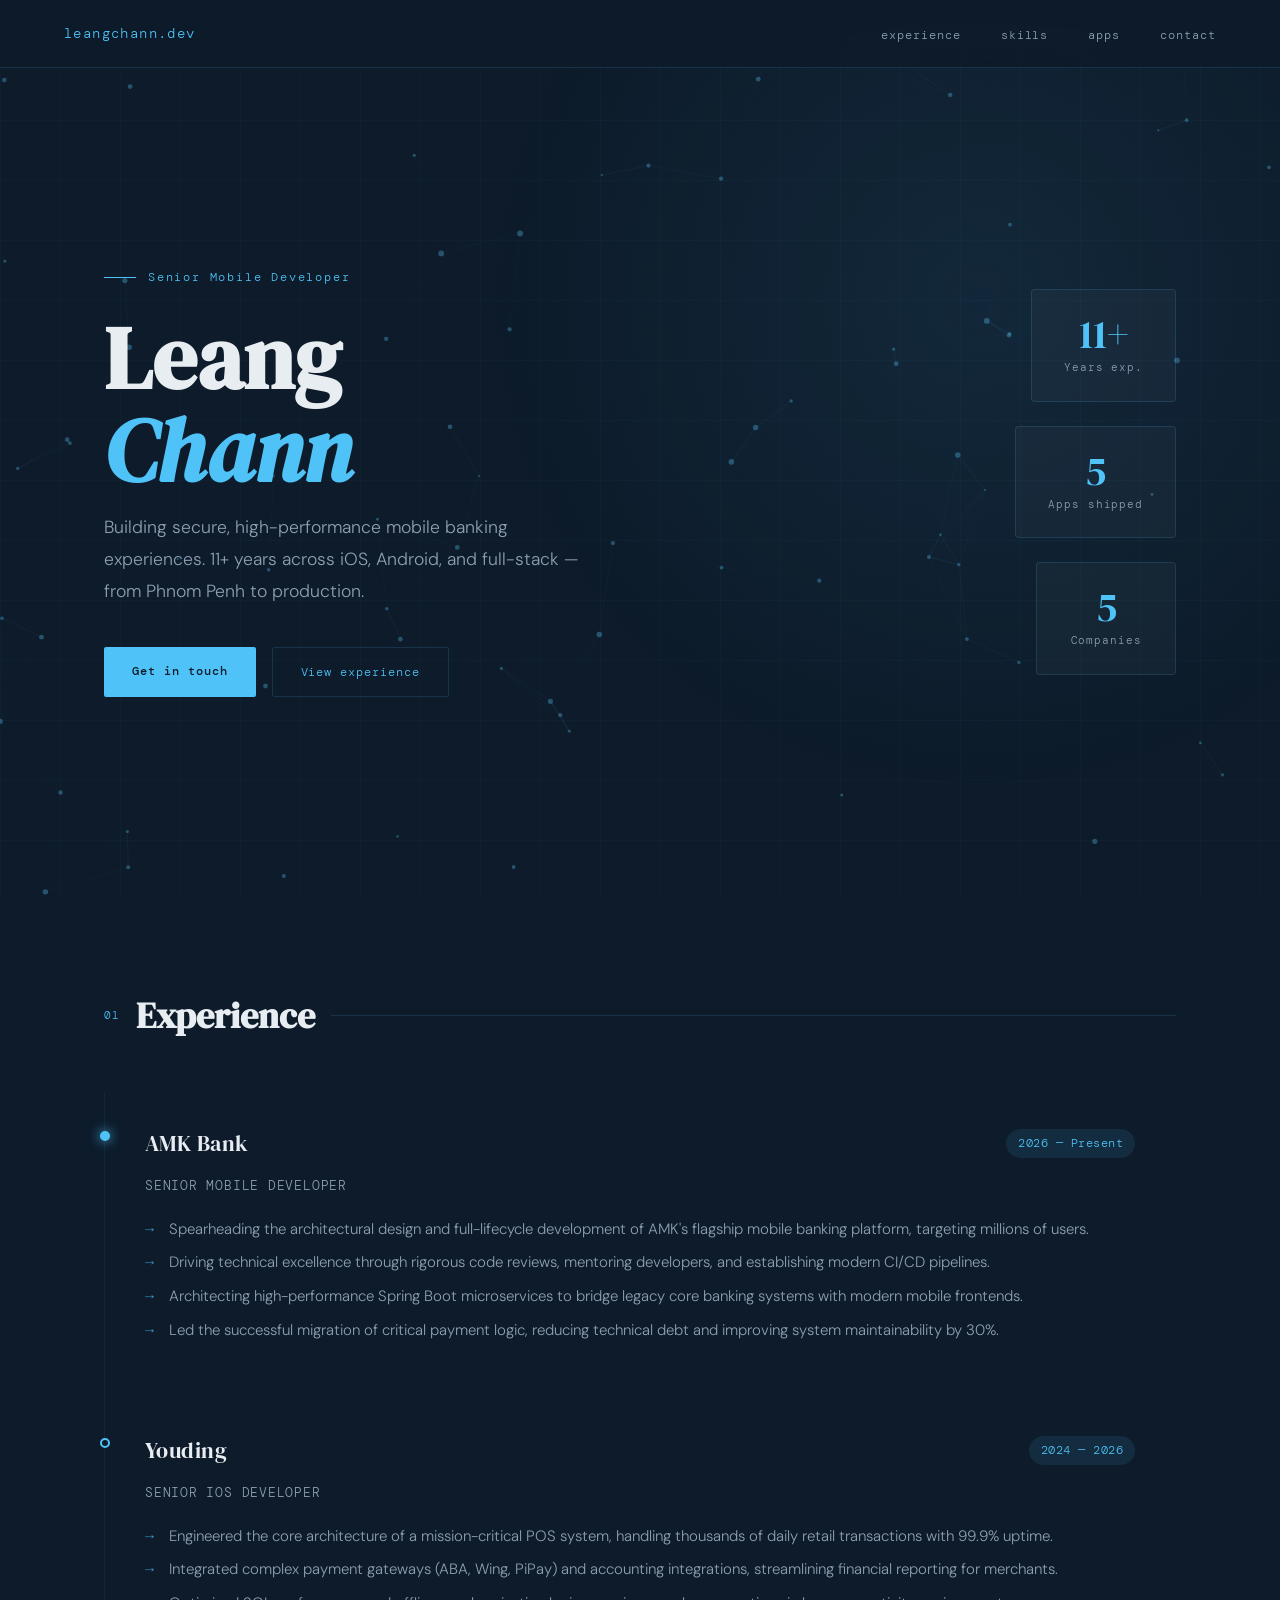
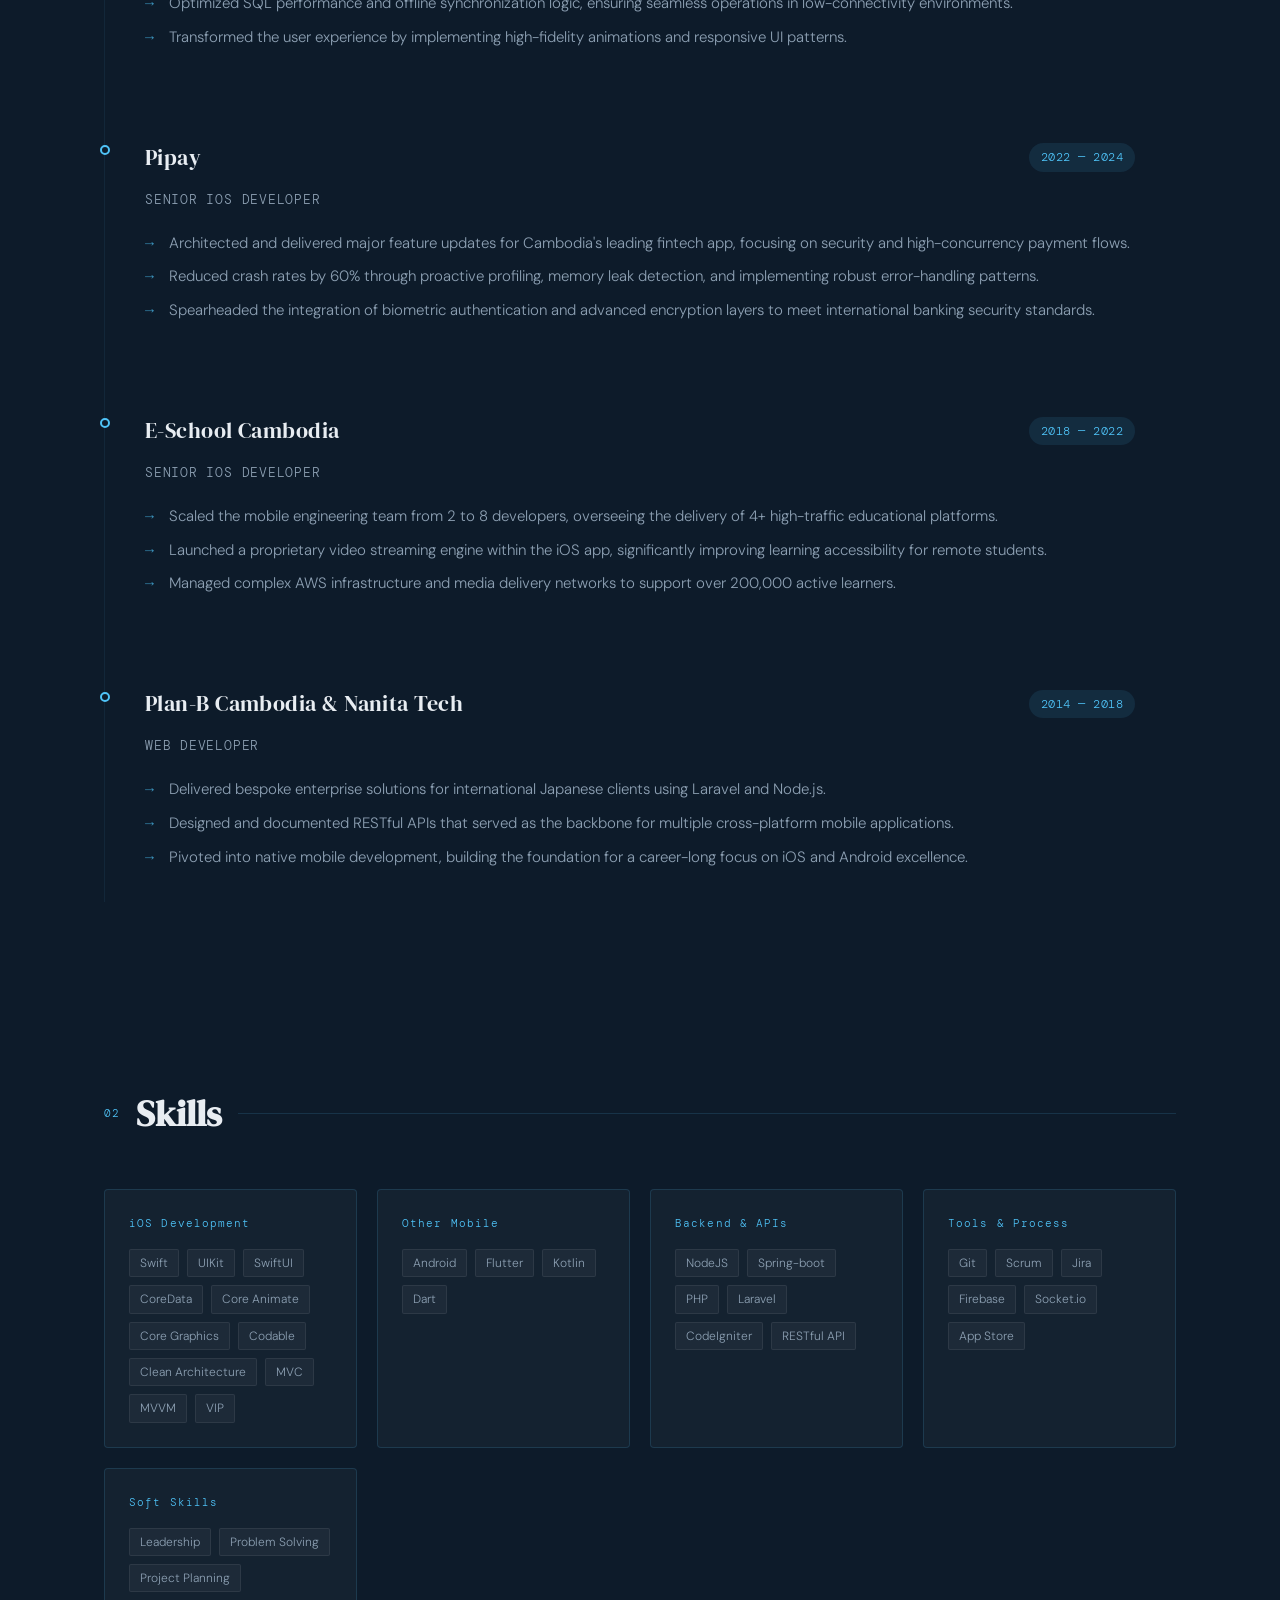
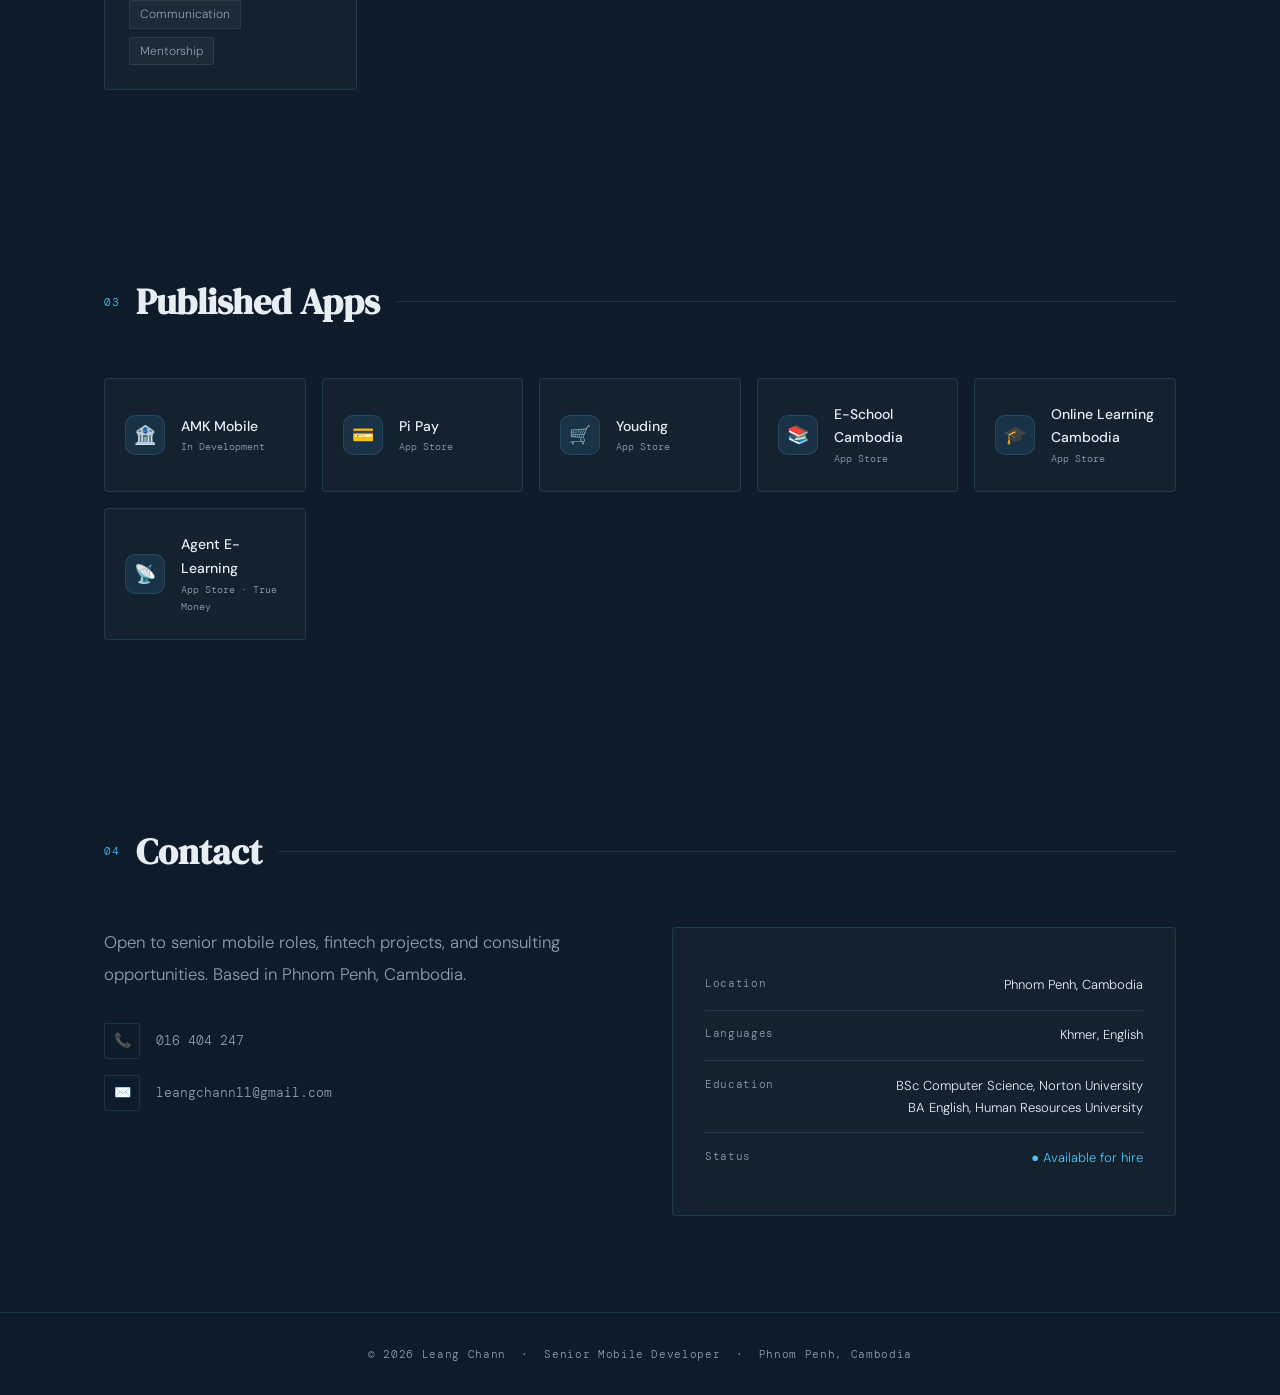
==== commit 1dfa3972: "add Bachelor of English at Human Resources University." ====
--- a/index.html
+++ b/index.html
@@ -222,7 +222,10 @@
           </div>
           <div class="contact-detail">
             <span class="contact-detail-label">Education</span>
-            <span class="contact-detail-val">BSc Computer Science, Norton University</span>
+            <div class="contact-detail-val" style="text-align: right;">
+              BSc Computer Science, Norton University<br>
+              BA English, Human Resources University
+            </div>
           </div>
           <div class="contact-detail">
             <span class="contact-detail-label">Status</span>
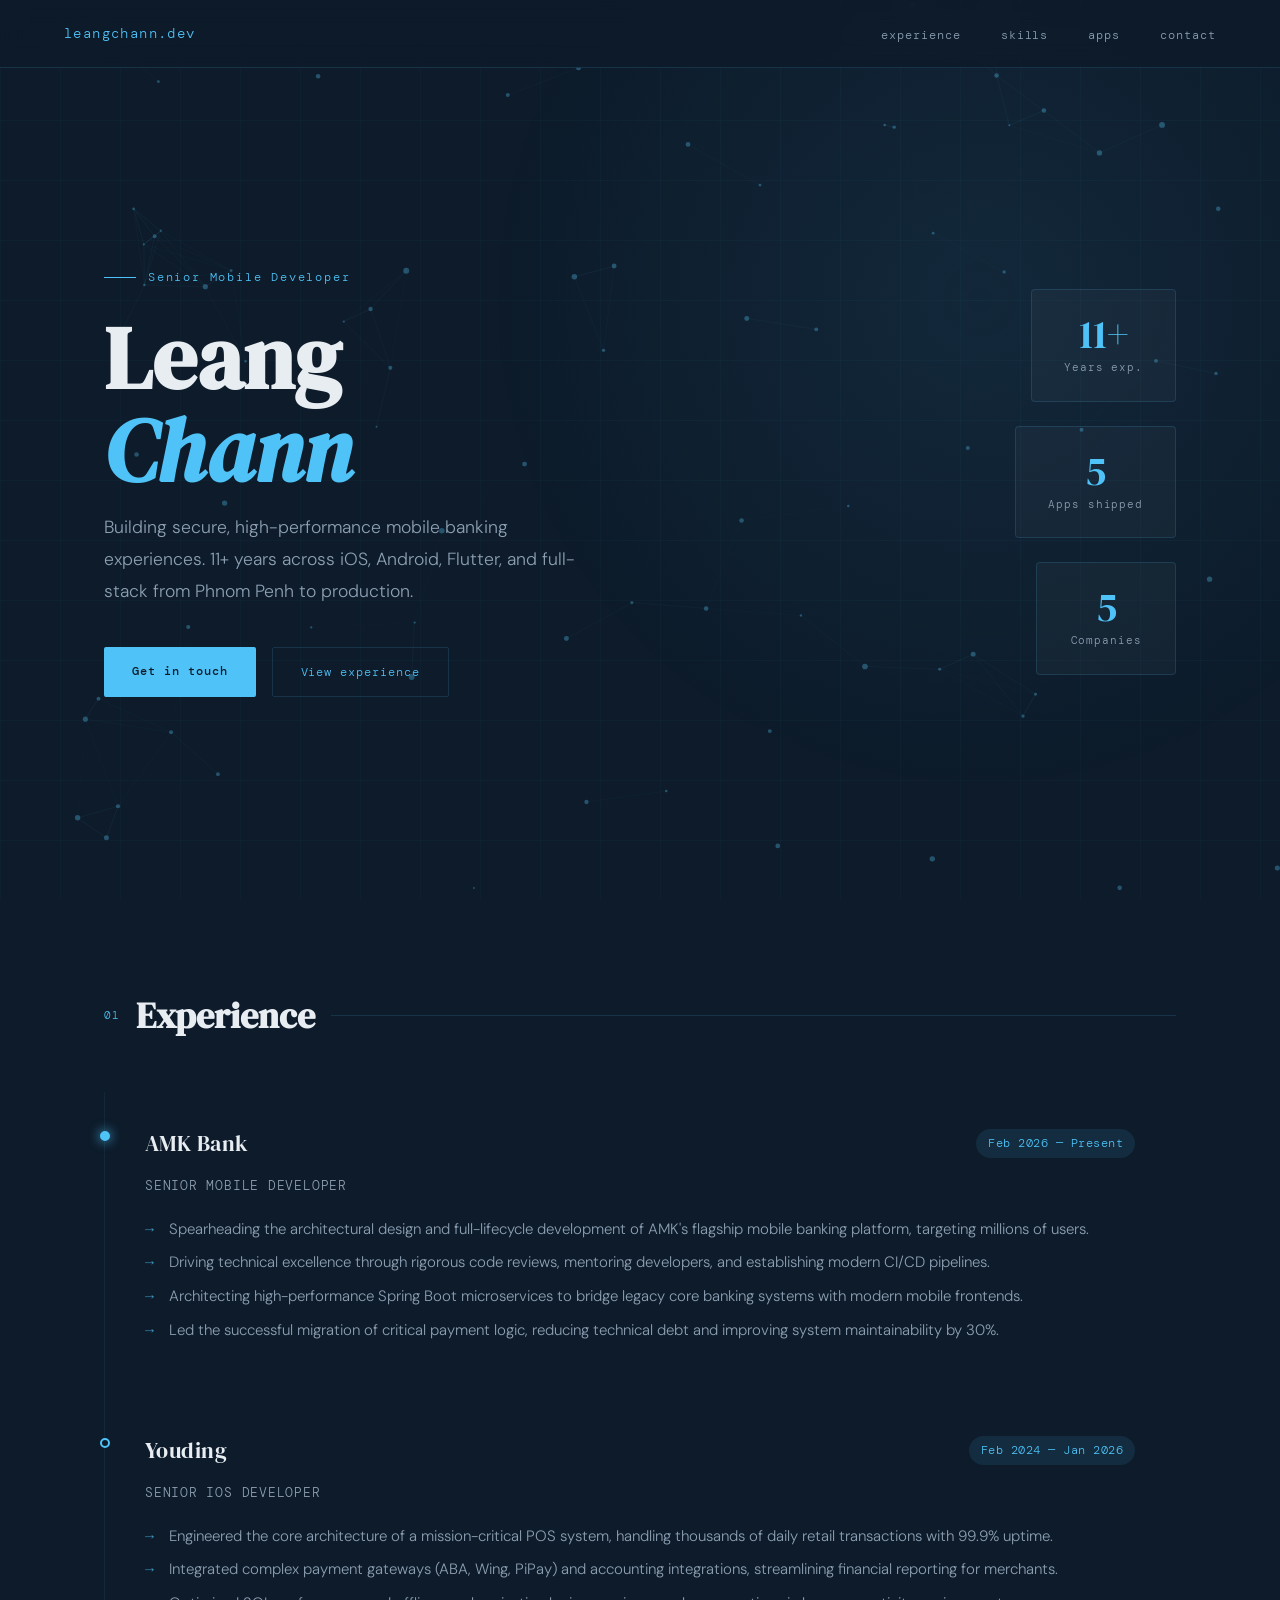
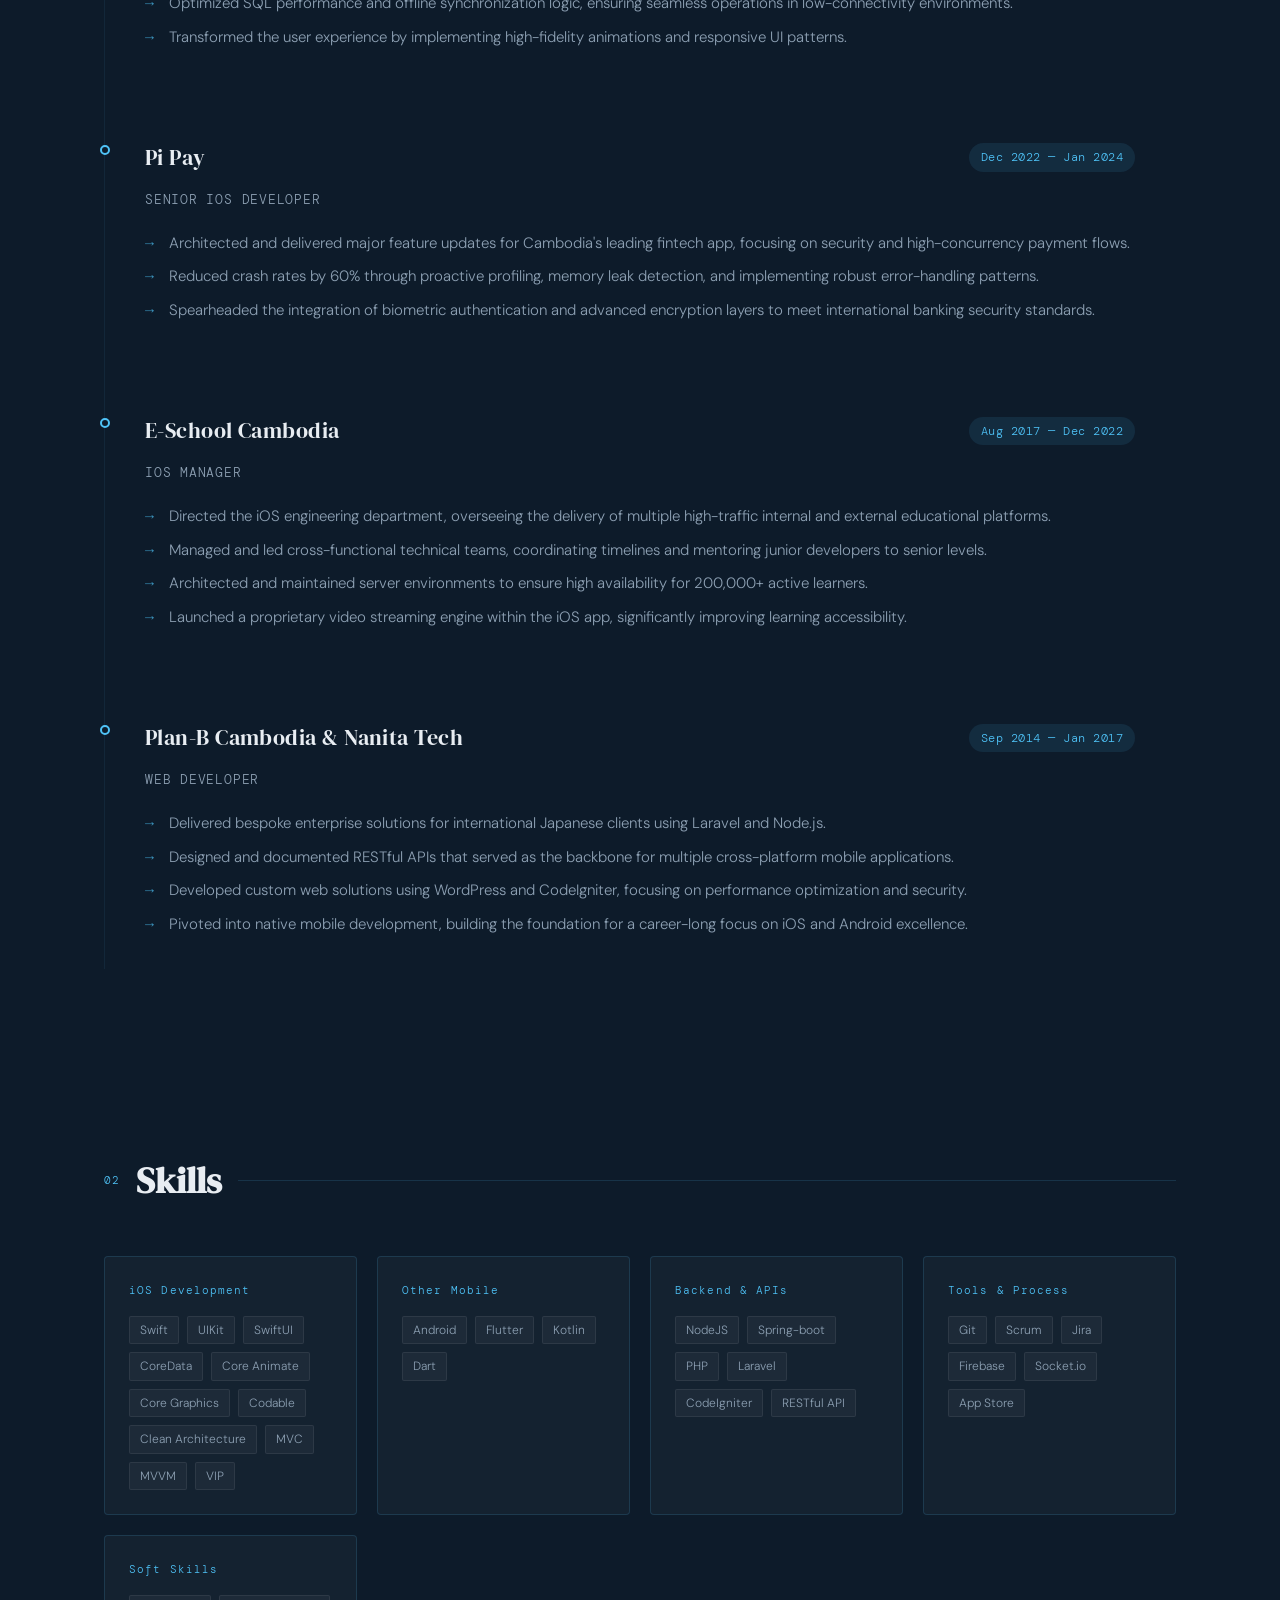
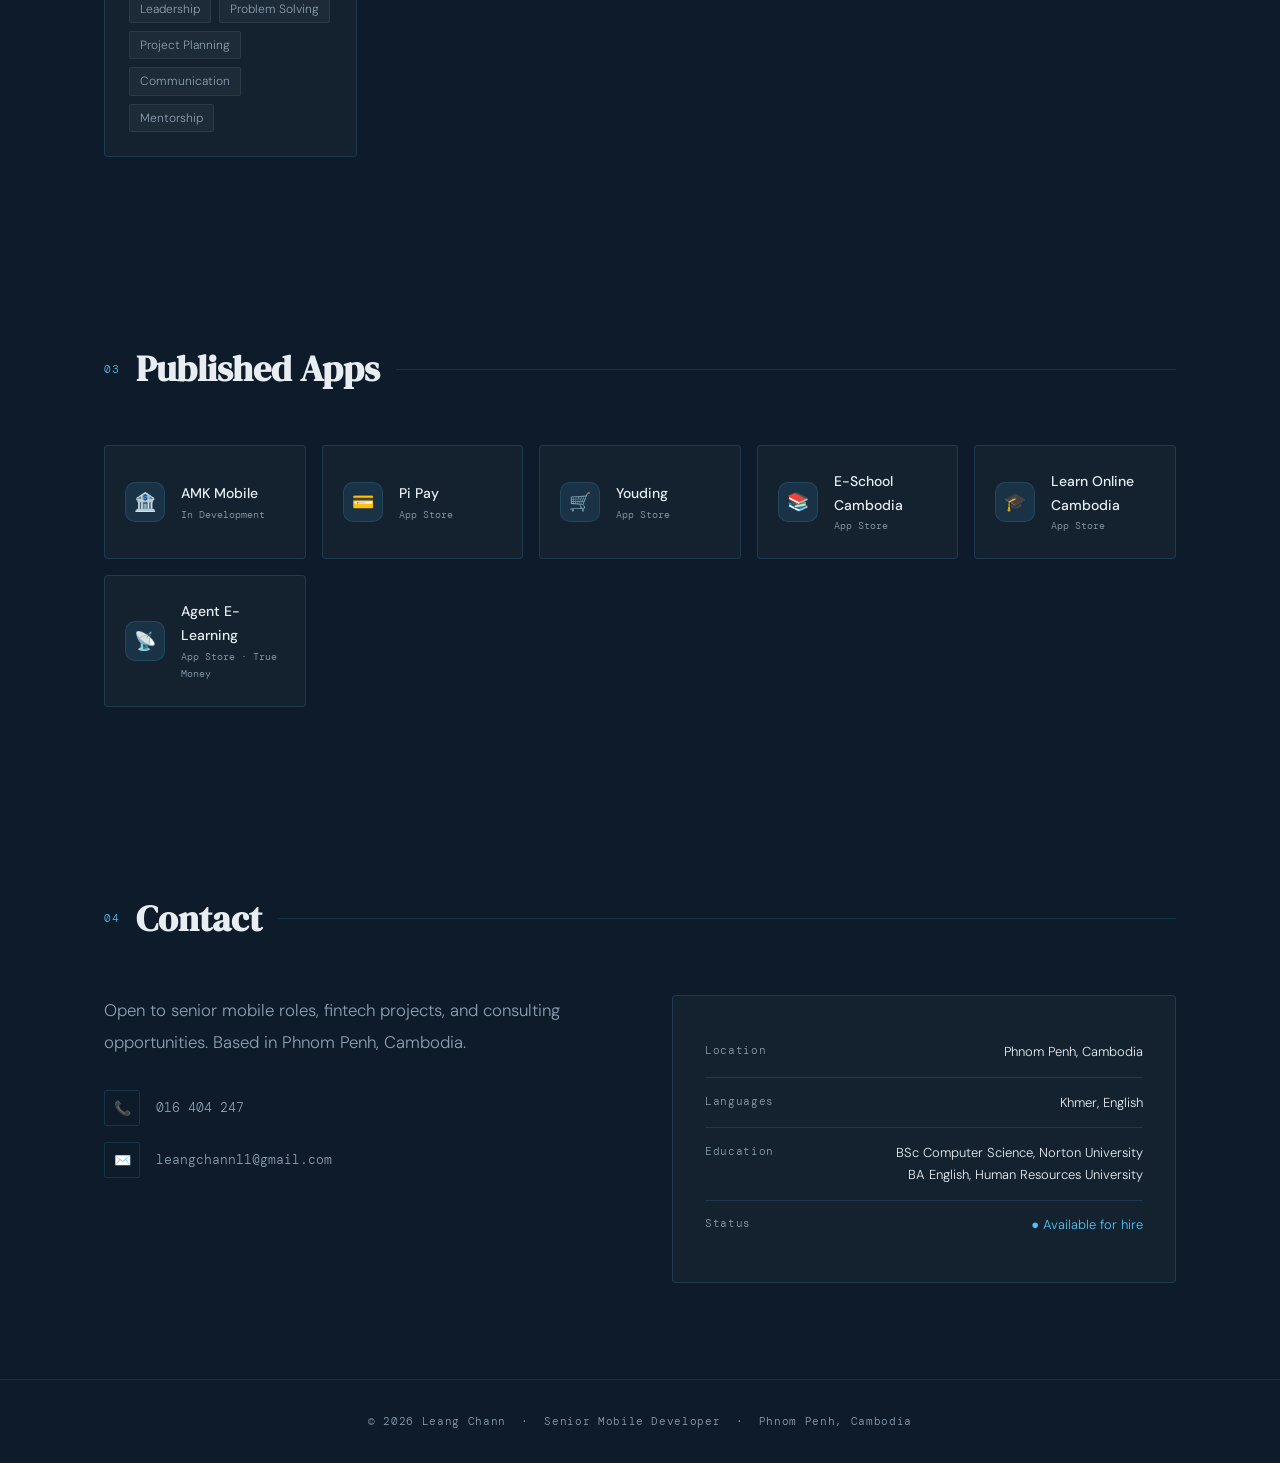
==== commit e2ea9faa: "update some style" ====
--- a/index.html
+++ b/index.html
@@ -30,8 +30,9 @@
         <div class="hero-tag">Senior Mobile Developer</div>
         <h1>Leang<br><em>Chann</em></h1>
         <p class="hero-sub">
-          Building secure, high-performance mobile banking experiences. 11+ years across iOS, Android, and full-stack —
-          from Phnom Penh to production.
+          Building secure, high-performance mobile banking
+          experiences. 11+ years across iOS, Android, Flutter,
+          and full-stack from Phnom Penh to production.
         </p>
         <div class="hero-cta">
           <a href="#contact" class="btn btn-primary">Get in touch</a>
@@ -150,41 +151,41 @@
             <div class="app-store">In Development</div>
           </div>
         </div>
-        <div class="app-card">
+        <a href="https://apps.apple.com/kh/app/pi-pay/id1234143591" target="_blank" class="app-card">
           <div class="app-icon">💳</div>
           <div>
             <div class="app-name">Pi Pay</div>
             <div class="app-store">App Store</div>
           </div>
-        </div>
-        <div class="app-card">
+        </a>
+        <a href="https://apps.apple.com/kh/app/youding/id1511510070" target="_blank" class="app-card">
           <div class="app-icon">🛒</div>
           <div>
             <div class="app-name">Youding</div>
             <div class="app-store">App Store</div>
           </div>
-        </div>
-        <div class="app-card">
+        </a>
+        <a href="https://apps.apple.com/kh/app/e-school-cambodia/id1436282967" target="_blank" class="app-card">
           <div class="app-icon">📚</div>
           <div>
             <div class="app-name">E-School Cambodia</div>
             <div class="app-store">App Store</div>
           </div>
-        </div>
-        <div class="app-card">
+        </a>
+        <a href="https://apps.apple.com/kh/app/learn-online-cambodia/id1507094318" target="_blank" class="app-card">
           <div class="app-icon">🎓</div>
           <div>
-            <div class="app-name">Online Learning Cambodia</div>
-            <div class="app-store">App Store</div>
-          </div>
-        </div>
-        <div class="app-card">
+            <div class="app-name">Learn Online Cambodia</div>
+            <div class="app-store">App Store</div>
+          </div>
+        </a>
+        <a href="https://apps.apple.com/kh/app/agent-e-learning/id1556009562" target="_blank" class="app-card">
           <div class="app-icon">📡</div>
           <div>
             <div class="app-name">Agent E-Learning</div>
             <div class="app-store">App Store · True Money</div>
           </div>
-        </div>
+        </a>
       </div>
     </section>
 
--- a/style.css
+++ b/style.css
@@ -449,6 +449,7 @@
 }
 
 .app-card {
+  text-decoration: none;
   background: var(--card);
   border: 1px solid var(--border);
   border-radius: 4px;
